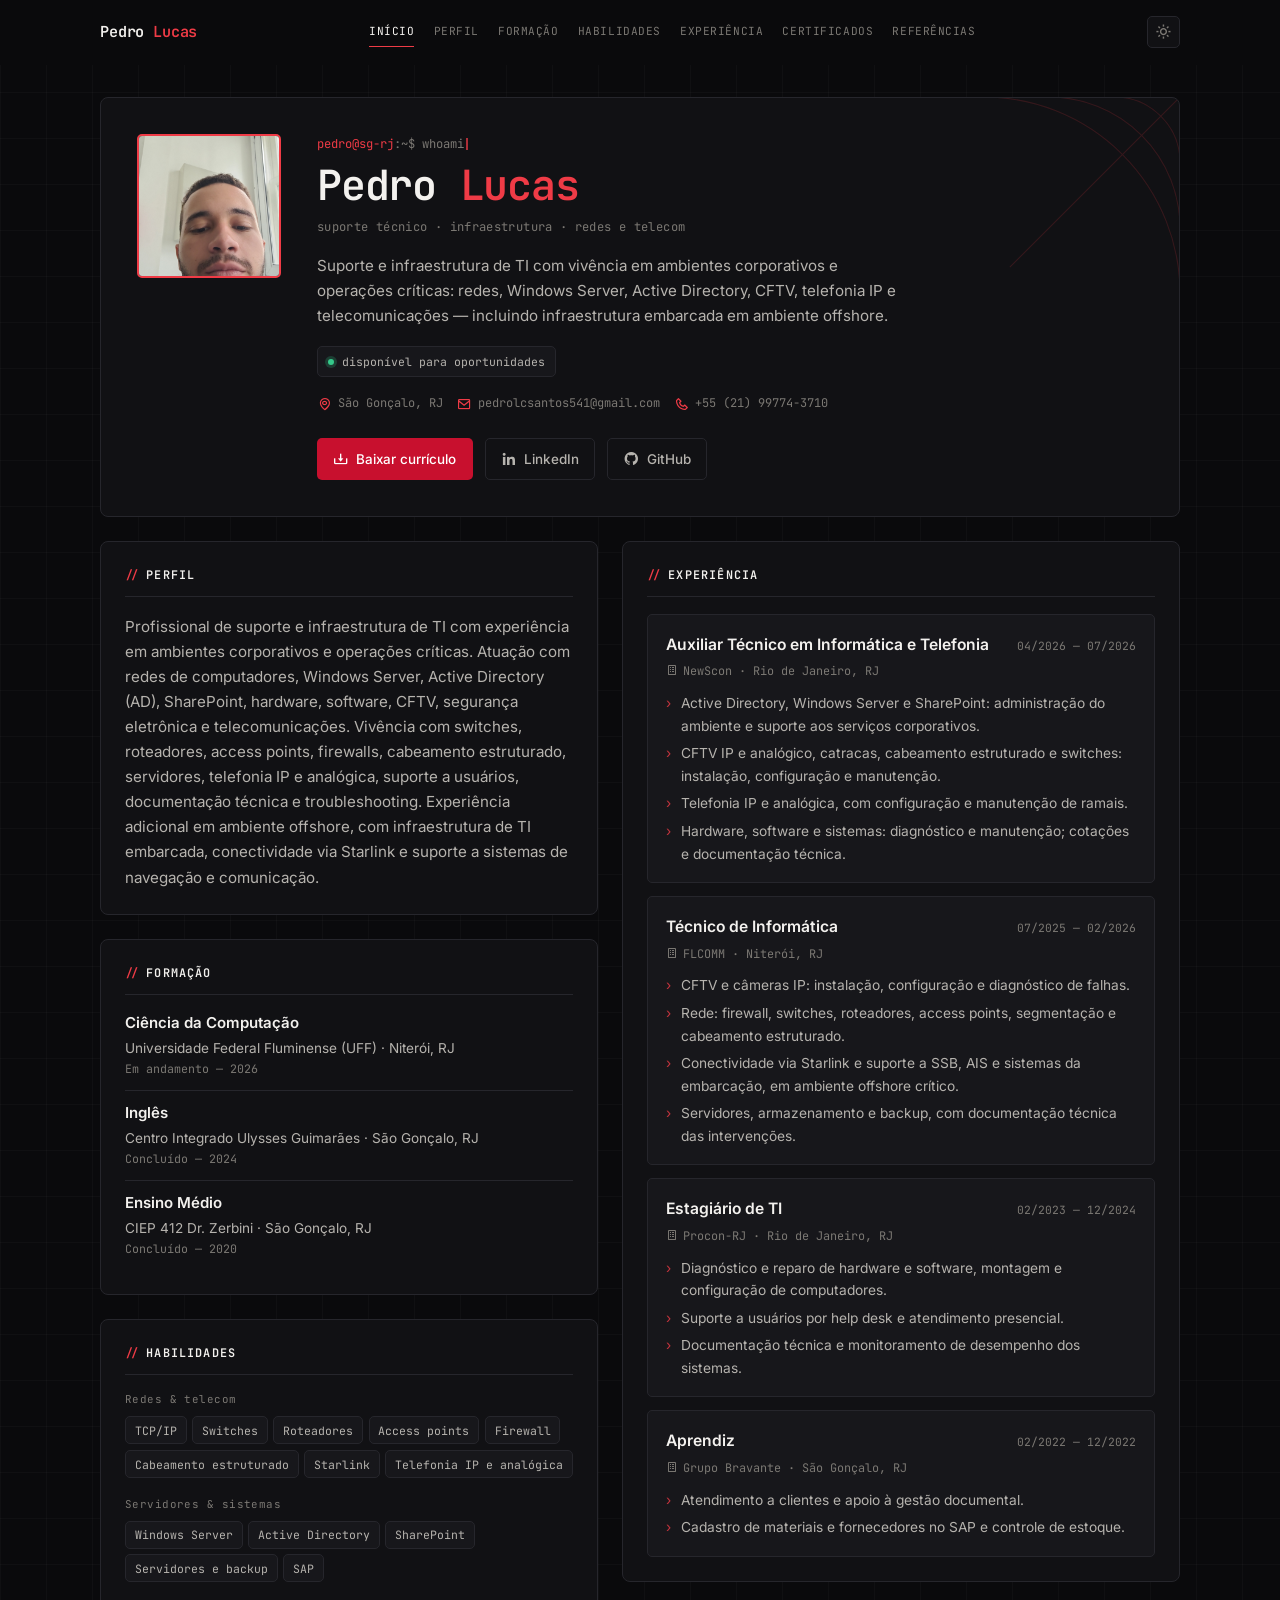
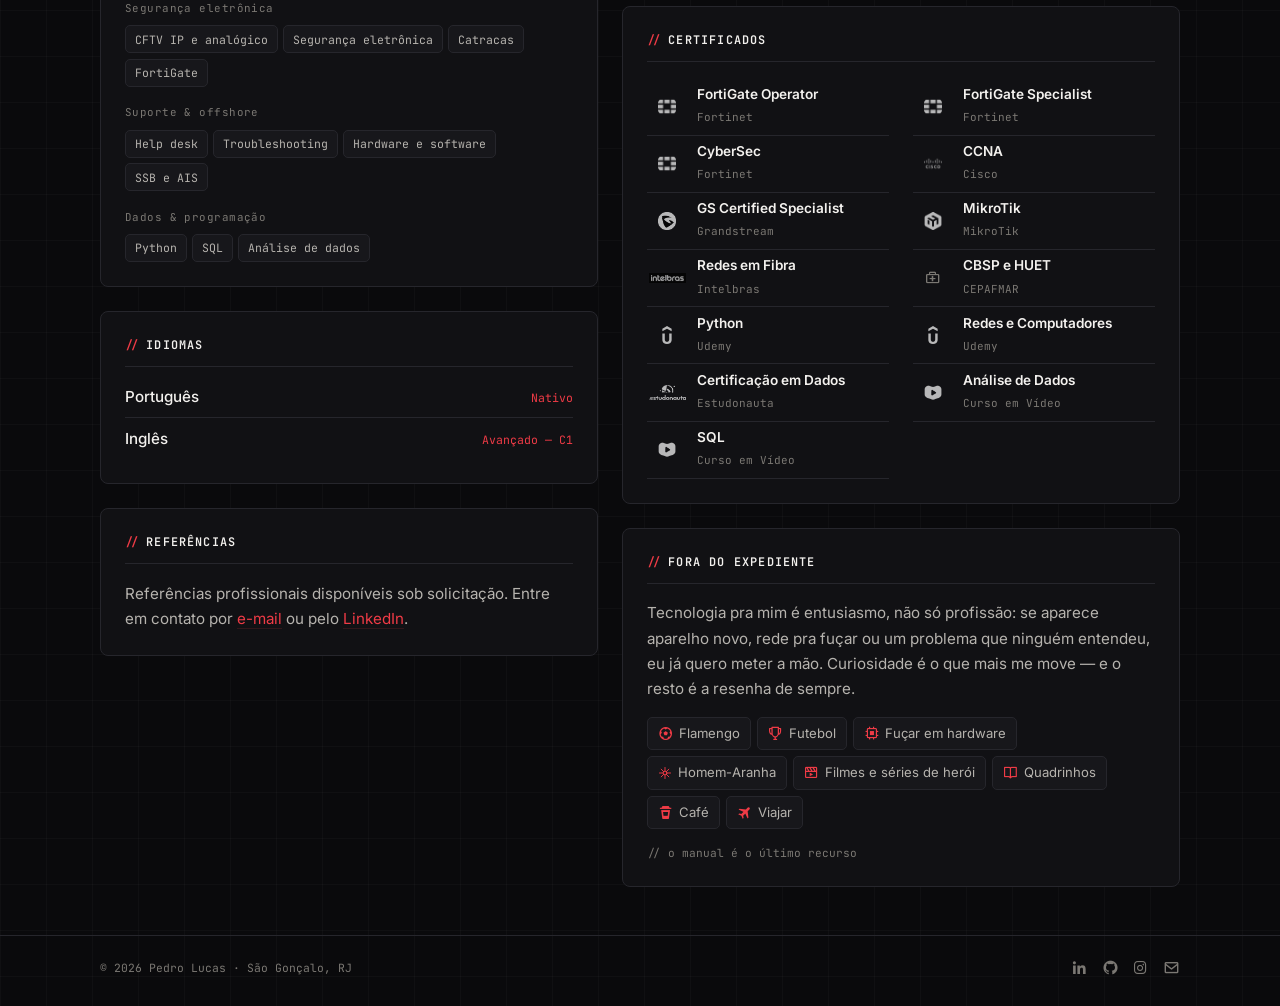
==== index.html @ 509239cd "Repagina o currículo com estética de TI e corrige o PDF e o menu no celular Tema escuro por padrão, " ====
<!DOCTYPE html>
<html lang="pt-BR">
<head>
    <meta charset="UTF-8">
    <meta name="viewport" content="width=device-width, initial-scale=1.0">
    <meta name="description" content="Currículo de Pedro Lucas — Suporte Técnico, Infraestrutura de TI, Redes e Telecomunicações. São Gonçalo, RJ.">
    <meta name="theme-color" content="#0a0a0c">

    <title>Pedro Lucas — Suporte Técnico e Infraestrutura de TI</title>

    <!-- FONTS -->
    <link rel="preconnect" href="https://fonts.googleapis.com">
    <link rel="preconnect" href="https://fonts.gstatic.com" crossorigin>
    <link href="https://fonts.googleapis.com/css2?family=Inter:wght@400;500;600&family=JetBrains+Mono:wght@400;500;600&display=swap" rel="stylesheet">

    <!-- ICONS -->
    <link rel="stylesheet" href="https://cdn.jsdelivr.net/npm/boxicons@2.1.4/css/boxicons.min.css">

    <!-- CSS -->
    <link rel="stylesheet" href="assets/css/styles.css">

    <!-- FAVICON -->
    <link rel="icon" href="assets/img/pedro.jpeg" type="image/jpeg">
</head>
<body class="dark-theme">
    <!-- HEADER -->
    <header class="header" id="header">
        <nav class="nav container">
            <a href="#home" class="nav__logo">Pedro <span>Lucas</span></a>

            <div class="nav__menu" id="nav-menu">
                <ul class="nav__list">
                    <li><a href="#home" class="nav__link active-link">Início</a></li>
                    <li><a href="#profile" class="nav__link">Perfil</a></li>
                    <li><a href="#education" class="nav__link">Formação</a></li>
                    <li><a href="#skills" class="nav__link">Habilidades</a></li>
                    <li><a href="#experience" class="nav__link">Experiência</a></li>
                    <li><a href="#certificate" class="nav__link">Certificados</a></li>
                    <li><a href="#references" class="nav__link">Referências</a></li>
                </ul>
                <button class="nav__close icon-btn" id="nav-close" aria-label="Fechar menu">
                    <i class='bx bx-x'></i>
                </button>
            </div>

            <div class="nav__actions">
                <button class="icon-btn" id="theme-button" title="Alternar tema" aria-label="Alternar tema">
                    <i class='bx bx-moon' id="theme-icon"></i>
                </button>
                <button class="icon-btn nav__toggle" id="nav-toggle" aria-label="Abrir menu">
                    <i class='bx bx-menu'></i>
                </button>
            </div>
        </nav>
    </header>

    <main class="container" id="resume">
        <!-- HERO -->
        <section class="hero" id="home">
            <svg class="hero__web" viewBox="0 0 220 220" aria-hidden="true">
                <g fill="none" stroke="currentColor" stroke-width="1">
                    <path d="M220 0 L0 0 M220 0 L64 156 M220 0 L220 220"/>
                    <path d="M160 0 A60 60 0 0 1 220 60"/>
                    <path d="M100 0 A120 120 0 0 1 220 120"/>
                    <path d="M40 0 A180 180 0 0 1 220 180"/>
                </g>
            </svg>

            <div class="hero__photo">
                <img src="assets/img/pedro.jpeg" alt="Foto de Pedro Lucas" class="hero__img">
            </div>

            <div class="hero__content">
                <p class="hero__prompt"><span>pedro@sg-rj</span>:~$ whoami</p>
                <h1 class="hero__title">Pedro <b>Lucas</b></h1>
                <p class="hero__role">suporte técnico · infraestrutura · redes e telecom</p>
                <p class="hero__text">
                    Suporte e infraestrutura de TI com vivência em ambientes corporativos e operações
                    críticas: redes, Windows Server, Active Directory, CFTV, telefonia IP e
                    telecomunicações — incluindo infraestrutura embarcada em ambiente offshore.
                </p>

                <p class="hero__status"><span class="hero__dot"></span> disponível para oportunidades</p>

                <div class="hero__chips">
                    <span class="chip"><i class='bx bx-map'></i> São Gonçalo, RJ</span>
                    <a class="chip" href="mailto:pedrolcsantos541@gmail.com"><i class='bx bx-envelope'></i> pedrolcsantos541@gmail.com</a>
                    <a class="chip" href="tel:+5521997743710"><i class='bx bx-phone'></i> +55 (21) 99774-3710</a>
                </div>

                <div class="hero__actions">
                    <button class="btn btn--primary" id="resume-button">
                        <i class='bx bx-download'></i> Baixar currículo
                    </button>
                    <a class="btn btn--ghost" href="https://www.linkedin.com/in/pedro-lucas-b03024219/" target="_blank" rel="noopener">
                        <i class='bx bxl-linkedin'></i> LinkedIn
                    </a>
                    <a class="btn btn--ghost" href="https://github.com/PedruscoCRF" target="_blank" rel="noopener">
                        <i class='bx bxl-github'></i> GitHub
                    </a>
                </div>
            </div>
        </section>

        <div class="layout">
            <!-- COLUNA ESQUERDA -->
            <div class="layout__col">
                <!-- PERFIL -->
                <section class="card section" id="profile">
                    <h2 class="card__title">Perfil</h2>
                    <p class="card__text">
                        Profissional de suporte e infraestrutura de TI com experiência em ambientes
                        corporativos e operações críticas. Atuação com redes de computadores, Windows Server,
                        Active Directory (AD), SharePoint, hardware, software, CFTV, segurança eletrônica e
                        telecomunicações. Vivência com switches, roteadores, access points, firewalls,
                        cabeamento estruturado, servidores, telefonia IP e analógica, suporte a usuários,
                        documentação técnica e troubleshooting. Experiência adicional em ambiente offshore,
                        com infraestrutura de TI embarcada, conectividade via Starlink e suporte a sistemas
                        de navegação e comunicação.
                    </p>
                </section>

                <!-- EDUCAÇÃO -->
                <section class="card section" id="education">
                    <h2 class="card__title">Formação</h2>
                    <ul class="timeline">
                        <li class="timeline__item">
                            <span class="timeline__dot"></span>
                            <div class="timeline__body">
                                <h3 class="timeline__title">Ciência da Computação</h3>
                                <span class="timeline__place">Universidade Federal Fluminense (UFF) · Niterói, RJ</span>
                                <span class="timeline__year">Em andamento — 2026</span>
                            </div>
                        </li>
                        <li class="timeline__item">
                            <span class="timeline__dot"></span>
                            <div class="timeline__body">
                                <h3 class="timeline__title">Inglês</h3>
                                <span class="timeline__place">Centro Integrado Ulysses Guimarães · São Gonçalo, RJ</span>
                                <span class="timeline__year">Concluído — 2024</span>
                            </div>
                        </li>
                        <li class="timeline__item timeline__item--last">
                            <span class="timeline__dot"></span>
                            <div class="timeline__body">
                                <h3 class="timeline__title">Ensino Médio</h3>
                                <span class="timeline__place">CIEP 412 Dr. Zerbini · São Gonçalo, RJ</span>
                                <span class="timeline__year">Concluído — 2020</span>
                            </div>
                        </li>
                    </ul>
                </section>

                <!-- SKILLS -->
                <section class="card section" id="skills">
                    <h2 class="card__title">Habilidades</h2>

                    <div class="skill-group">
                    <h3 class="card__subtitle">Redes &amp; telecom</h3>
                    <div class="tags">
                        <span class="tag">TCP/IP</span>
                        <span class="tag">Switches</span>
                        <span class="tag">Roteadores</span>
                        <span class="tag">Access points</span>
                        <span class="tag">Firewall</span>
                        <span class="tag">Cabeamento estruturado</span>
                        <span class="tag">Starlink</span>
                        <span class="tag">Telefonia IP e analógica</span>
                    </div>
                    </div>

                    <div class="skill-group">
                    <h3 class="card__subtitle">Servidores &amp; sistemas</h3>
                    <div class="tags">
                        <span class="tag">Windows Server</span>
                        <span class="tag">Active Directory</span>
                        <span class="tag">SharePoint</span>
                        <span class="tag">Servidores e backup</span>
                        <span class="tag">SAP</span>
                    </div>
                    </div>

                    <div class="skill-group">
                    <h3 class="card__subtitle">Segurança eletrônica</h3>
                    <div class="tags">
                        <span class="tag">CFTV IP e analógico</span>
                        <span class="tag">Segurança eletrônica</span>
                        <span class="tag">Catracas</span>
                        <span class="tag">FortiGate</span>
                    </div>
                    </div>

                    <div class="skill-group">
                    <h3 class="card__subtitle">Suporte &amp; offshore</h3>
                    <div class="tags">
                        <span class="tag">Help desk</span>
                        <span class="tag">Troubleshooting</span>
                        <span class="tag">Hardware e software</span>
                        <span class="tag">SSB e AIS</span>
                    </div>
                    </div>

                    <div class="skill-group">
                    <h3 class="card__subtitle">Dados &amp; programação</h3>
                    <div class="tags">
                        <span class="tag">Python</span>
                        <span class="tag">SQL</span>
                        <span class="tag">Análise de dados</span>
                    </div>
                    </div>
                </section>

                <!-- IDIOMAS -->
                <section class="card section" id="languages">
                    <h2 class="card__title">Idiomas</h2>
                    <ul class="language-list">
                        <li class="language">
                            <span class="language__name">Português</span>
                            <span class="language__level">Nativo</span>
                        </li>
                        <li class="language">
                            <span class="language__name">Inglês</span>
                            <span class="language__level">Avançado — C1</span>
                        </li>
                    </ul>
                </section>

                <!-- REFERÊNCIAS -->
                <section class="card section" id="references">
                    <h2 class="card__title">Referências</h2>
                    <p class="card__text">
                        Referências profissionais disponíveis sob solicitação.
                        Entre em contato por
                        <a href="mailto:pedrolcsantos541@gmail.com" class="link">e-mail</a>
                        ou pelo
                        <a href="https://www.linkedin.com/in/pedro-lucas-b03024219/" target="_blank" rel="noopener" class="link">LinkedIn</a>.
                    </p>
                </section>
            </div>

            <!-- COLUNA DIREITA -->
            <div class="layout__col">
                <!-- EXPERIÊNCIA -->
                <section class="card section" id="experience">
                    <h2 class="card__title">Experiência</h2>

                    <article class="job">
                        <div class="job__head">
                            <h3 class="job__title">Auxiliar Técnico em Informática e Telefonia</h3>
                            <span class="job__period">04/2026 — 07/2026</span>
                        </div>
                        <span class="job__company">
                            <i class='bx bx-building'></i> NewScon · Rio de Janeiro, RJ
                        </span>
                        <ul class="job__list">
                            <li>Active Directory, Windows Server e SharePoint: administração do ambiente e suporte aos serviços corporativos.</li>
                            <li>CFTV IP e analógico, catracas, cabeamento estruturado e switches: instalação, configuração e manutenção.</li>
                            <li>Telefonia IP e analógica, com configuração e manutenção de ramais.</li>
                            <li>Hardware, software e sistemas: diagnóstico e manutenção; cotações e documentação técnica.</li>
                        </ul>
                    </article>

                    <article class="job">
                        <div class="job__head">
                            <h3 class="job__title">Técnico de Informática</h3>
                            <span class="job__period">07/2025 — 02/2026</span>
                        </div>
                        <span class="job__company">
                            <i class='bx bx-building'></i> FLCOMM · Niterói, RJ
                        </span>
                        <ul class="job__list">
                            <li>CFTV e câmeras IP: instalação, configuração e diagnóstico de falhas.</li>
                            <li>Rede: firewall, switches, roteadores, access points, segmentação e cabeamento estruturado.</li>
                            <li>Conectividade via Starlink e suporte a SSB, AIS e sistemas da embarcação, em ambiente offshore crítico.</li>
                            <li>Servidores, armazenamento e backup, com documentação técnica das intervenções.</li>
                        </ul>
                    </article>

                    <article class="job">
                        <div class="job__head">
                            <h3 class="job__title">Estagiário de TI</h3>
                            <span class="job__period">02/2023 — 12/2024</span>
                        </div>
                        <a class="job__company" href="http://www.procon.rj.gov.br" target="_blank" rel="noopener">
                            <i class='bx bx-building'></i> Procon-RJ · Rio de Janeiro, RJ
                        </a>
                        <ul class="job__list">
                            <li>Diagnóstico e reparo de hardware e software, montagem e configuração de computadores.</li>
                            <li>Suporte a usuários por help desk e atendimento presencial.</li>
                            <li>Documentação técnica e monitoramento de desempenho dos sistemas.</li>
                        </ul>
                    </article>

                    <article class="job">
                        <div class="job__head">
                            <h3 class="job__title">Aprendiz</h3>
                            <span class="job__period">02/2022 — 12/2022</span>
                        </div>
                        <a class="job__company" href="https://bravante.com.br" target="_blank" rel="noopener">
                            <i class='bx bx-building'></i> Grupo Bravante · São Gonçalo, RJ
                        </a>
                        <ul class="job__list">
                            <li>Atendimento a clientes e apoio à gestão documental.</li>
                            <li>Cadastro de materiais e fornecedores no SAP e controle de estoque.</li>
                        </ul>
                    </article>
                </section>

                <!-- CERTIFICADOS -->
                <section class="card section" id="certificate">
                    <h2 class="card__title">Certificados</h2>
                    <ul class="certificates">
                        <li class="certificate">
                            <span class="certificate__icon certificate__icon--logo"><img class="certificate__logo" src="assets/img/logos/fortinet.png" alt="Fortinet"></span>
                            <div>
                                <h3 class="certificate__title">FortiGate Operator</h3>
                                <span class="certificate__meta">Fortinet</span>
                            </div>
                        </li>
                        <li class="certificate">
                            <span class="certificate__icon certificate__icon--logo"><img class="certificate__logo" src="assets/img/logos/fortinet.png" alt="Fortinet"></span>
                            <div>
                                <h3 class="certificate__title">FortiGate Specialist</h3>
                                <span class="certificate__meta">Fortinet</span>
                            </div>
                        </li>
                        <li class="certificate">
                            <span class="certificate__icon certificate__icon--logo"><img class="certificate__logo" src="assets/img/logos/fortinet.png" alt="Fortinet"></span>
                            <div>
                                <h3 class="certificate__title">CyberSec</h3>
                                <span class="certificate__meta">Fortinet</span>
                            </div>
                        </li>
                        <li class="certificate">
                            <span class="certificate__icon certificate__icon--logo"><img class="certificate__logo" src="assets/img/logos/cisco.png" alt="Cisco"></span>
                            <div>
                                <h3 class="certificate__title">CCNA</h3>
                                <span class="certificate__meta">Cisco</span>
                            </div>
                        </li>
                        <li class="certificate">
                            <span class="certificate__icon certificate__icon--logo"><img class="certificate__logo" src="assets/img/logos/grandstream.png" alt="Grandstream"></span>
                            <div>
                                <h3 class="certificate__title">GS Certified Specialist</h3>
                                <span class="certificate__meta">Grandstream</span>
                            </div>
                        </li>
                        <li class="certificate">
                            <span class="certificate__icon certificate__icon--logo"><img class="certificate__logo" src="assets/img/logos/mikrotik.png" alt="MikroTik"></span>
                            <div>
                                <h3 class="certificate__title">MikroTik</h3>
                                <span class="certificate__meta">MikroTik</span>
                            </div>
                        </li>
                        <li class="certificate">
                            <span class="certificate__icon certificate__icon--logo"><img class="certificate__logo" src="assets/img/logos/intelbras.png" alt="Intelbras"></span>
                            <div>
                                <h3 class="certificate__title">Redes em Fibra</h3>
                                <span class="certificate__meta">Intelbras</span>
                            </div>
                        </li>
                        <li class="certificate">
                            <i class='bx bx-first-aid certificate__icon'></i>
                            <div>
                                <h3 class="certificate__title">CBSP e HUET</h3>
                                <span class="certificate__meta">CEPAFMAR</span>
                            </div>
                        </li>
                        <li class="certificate">
                            <span class="certificate__icon certificate__icon--logo"><img class="certificate__logo" src="assets/img/logos/udemy.svg" alt="Udemy"></span>
                            <div>
                                <h3 class="certificate__title">Python</h3>
                                <span class="certificate__meta">Udemy</span>
                            </div>
                        </li>
                        <li class="certificate">
                            <span class="certificate__icon certificate__icon--logo"><img class="certificate__logo" src="assets/img/logos/udemy.svg" alt="Udemy"></span>
                            <div>
                                <h3 class="certificate__title">Redes e Computadores</h3>
                                <span class="certificate__meta">Udemy</span>
                            </div>
                        </li>
                        <li class="certificate">
                            <span class="certificate__icon certificate__icon--logo"><img class="certificate__logo" src="assets/img/logos/estudonauta.png" alt="Estudonauta"></span>
                            <div>
                                <h3 class="certificate__title">Certificação em Dados</h3>
                                <span class="certificate__meta">Estudonauta</span>
                            </div>
                        </li>
                        <li class="certificate">
                            <span class="certificate__icon certificate__icon--logo"><img class="certificate__logo" src="assets/img/logos/cursoemvideo.png" alt="Curso em Vídeo"></span>
                            <div>
                                <h3 class="certificate__title">Análise de Dados</h3>
                                <span class="certificate__meta">Curso em Vídeo</span>
                            </div>
                        </li>
                        <li class="certificate">
                            <span class="certificate__icon certificate__icon--logo"><img class="certificate__logo" src="assets/img/logos/cursoemvideo.png" alt="Curso em Vídeo"></span>
                            <div>
                                <h3 class="certificate__title">SQL</h3>
                                <span class="certificate__meta">Curso em Vídeo</span>
                            </div>
                        </li>
                    </ul>
                </section>

                <!-- INTERESSES -->
                <section class="card section" id="interests">
                    <h2 class="card__title">Fora do expediente</h2>
                    <p class="card__text interests__lead">
                        Tecnologia pra mim é entusiasmo, não só profissão: se aparece aparelho novo,
                        rede pra fuçar ou um problema que ninguém entendeu, eu já quero meter a mão.
                        Curiosidade é o que mais me move — e o resto é a resenha de sempre.
                    </p>
                    <div class="interests">
                        <div class="interest"><i class='bx bx-football'></i><span>Flamengo</span></div>
                        <div class="interest"><i class='bx bx-trophy'></i><span>Futebol</span></div>
                        <div class="interest"><i class='bx bx-chip'></i><span>Fuçar em hardware</span></div>
                        <div class="interest">
                            <svg class="interest__icon" viewBox="0 0 24 24" fill="none" stroke="currentColor" stroke-width="1.6" stroke-linecap="round" aria-hidden="true">
                                <circle cx="12" cy="12" r="3.2" />
                                <path d="M12 2.5v6.3M12 15.2v6.3M2.5 12h6.3M15.2 12h6.3M5.4 5.4l4.5 4.5M14.1 14.1l4.5 4.5M18.6 5.4l-4.5 4.5M9.9 14.1l-4.5 4.5" />
                            </svg>
                            <span>Homem-Aranha</span>
                        </div>
                        <div class="interest"><i class='bx bx-movie-play'></i><span>Filmes e séries de herói</span></div>
                        <div class="interest"><i class='bx bx-book-open'></i><span>Quadrinhos</span></div>
                        <div class="interest"><i class='bx bxs-coffee-togo'></i><span>Café</span></div>
                        <div class="interest"><i class='bx bxs-plane-alt'></i><span>Viajar</span></div>
                    </div>
                    <p class="interests__note">// o manual é o último recurso</p>
                </section>

            </div>
        </div>
    </main>

    <!-- FOOTER -->
    <footer class="footer">
        <div class="container footer__inner">
            <p>© <span id="year">2026</span> Pedro Lucas · São Gonçalo, RJ</p>
            <div class="footer__social">
                <a href="https://www.linkedin.com/in/pedro-lucas-b03024219/" target="_blank" rel="noopener" aria-label="LinkedIn"><i class='bx bxl-linkedin'></i></a>
                <a href="https://github.com/PedruscoCRF" target="_blank" rel="noopener" aria-label="GitHub"><i class='bx bxl-github'></i></a>
                <a href="https://instagram.com/pedrusco.atl/" target="_blank" rel="noopener" aria-label="Instagram"><i class='bx bxl-instagram'></i></a>
                <a href="mailto:pedrolcsantos541@gmail.com" aria-label="E-mail"><i class='bx bx-envelope'></i></a>
            </div>
        </div>
    </footer>

    <!-- SCROLL TOP -->
    <a href="#home" class="scrolltop" id="scrolltop" aria-label="Voltar ao topo">
        <i class='bx bx-up-arrow-alt'></i>
    </a>

    <!-- HTML2PDF -->
    <script src="assets/js/html2pdf.bundle.min.js"></script>

    <!-- MAIN JS -->
    <script src="assets/js/main.js"></script>
</body>
</html>
---- assets/css/styles.css ----
/* ============ 1. TOKENS ============ */
:root {
    --accent: #c8102e;
    --accent-strong: #e01f30;
    --accent-soft: rgba(200, 16, 46, 0.09);
    --ok: #0f7a55;

    --bg: #f5f4f1;
    --surface: #ffffff;
    --surface-2: #f2f1ed;
    --line: #e2e0da;
    --line-strong: #c6c3ba;
    --title: #101014;
    --text: #45444a;
    --muted: #7a7875;
    --grid: rgba(16, 16, 20, 0.035);

    --radius: 8px;
    --radius-sm: 5px;
    --header-height: 4rem;

    --font-body: 'Inter', system-ui, -apple-system, sans-serif;
    --font-mono: 'JetBrains Mono', ui-monospace, 'SFMono-Regular', Menlo, monospace;

    --ease: cubic-bezier(.4, 0, .2, 1);
}

body.dark-theme {
    --accent: #ef3b46;
    --accent-strong: #c8102e;
    --accent-soft: rgba(239, 59, 70, 0.14);
    --ok: #35c98a;

    --bg: #0a0a0c;
    --surface: #111114;
    --surface-2: #17171b;
    --line: #26262c;
    --line-strong: #3a3a43;
    --title: #f3f1ee;
    --text: #b6b3ae;
    --muted: #7b7873;
    --grid: rgba(255, 255, 255, 0.025);
}

/* ============ 2. BASE ============ */
*,
*::before,
*::after {
    box-sizing: border-box;
}

html {
    scroll-behavior: smooth;
    scroll-padding-top: calc(var(--header-height) + 1rem);
    overflow-x: clip;
}

body {
    margin: 0;
    overflow-x: clip;
    font-family: var(--font-body);
    font-size: 0.95rem;
    line-height: 1.65;
    color: var(--text);
    background-color: var(--bg);
    background-image:
        linear-gradient(var(--grid) 1px, transparent 1px),
        linear-gradient(90deg, var(--grid) 1px, transparent 1px);
    background-size: 46px 46px;
    transition: background-color .3s var(--ease), color .3s var(--ease);
    -webkit-font-smoothing: antialiased;
}

h1, h2, h3, p, ul {
    margin: 0;
}

ul {
    padding: 0;
    list-style: none;
}

a {
    color: inherit;
    text-decoration: none;
}

img {
    max-width: 100%;
    height: auto;
    display: block;
}

button {
    font: inherit;
    color: inherit;
}

::selection {
    background: var(--accent);
    color: #fff;
}

.container {
    width: min(1080px, 100% - 3rem);
    margin-inline: auto;
}

.link {
    color: var(--accent);
    border-bottom: 1px solid var(--accent-soft);
}

.link:hover {
    border-bottom-color: var(--accent);
}

/* ============ 3. HEADER ============ */
/* sem backdrop-filter: ele transforma o header em bloco de contenção
   e quebra o position: fixed do menu mobile */
.header {
    position: sticky;
    top: 0;
    z-index: 100;
    background: var(--bg);
    border-bottom: 1px solid transparent;
    transition: border-color .25s var(--ease);
}

.header.scrolled {
    border-bottom-color: var(--line);
}

.nav {
    height: var(--header-height);
    display: flex;
    align-items: center;
    justify-content: space-between;
    gap: 1rem;
}

.nav__logo {
    font-family: var(--font-mono);
    font-size: 0.95rem;
    font-weight: 600;
    letter-spacing: -0.01em;
    color: var(--title);
    white-space: nowrap;
}

.nav__logo span {
    color: var(--accent);
}

.nav__list {
    display: flex;
    align-items: center;
    gap: 1.2rem;
}

.nav__link {
    display: inline-block;
    padding: 0.3rem 0;
    font-family: var(--font-mono);
    font-size: 0.7rem;
    letter-spacing: 0.05em;
    text-transform: uppercase;
    color: var(--muted);
    border-bottom: 1px solid transparent;
    transition: color .2s var(--ease), border-color .2s var(--ease);
    white-space: nowrap;
}

.nav__link:hover {
    color: var(--title);
}

.nav__link.active-link {
    color: var(--title);
    border-bottom-color: var(--accent);
}

.nav__actions {
    display: flex;
    align-items: center;
    gap: 0.5rem;
}

.icon-btn {
    display: inline-flex;
    align-items: center;
    justify-content: center;
    width: 2.05rem;
    height: 2.05rem;
    border: 1px solid var(--line);
    border-radius: var(--radius-sm);
    background: var(--surface);
    color: var(--muted);
    font-size: 1.05rem;
    cursor: pointer;
    transition: color .2s var(--ease), border-color .2s var(--ease);
}

.icon-btn:hover {
    color: var(--accent);
    border-color: var(--line-strong);
}

.nav__toggle,
.nav__close {
    display: none;
}

/* ============ 4. HERO ============ */
.hero {
    position: relative;
    overflow: hidden;
    display: grid;
    grid-template-columns: auto 1fr;
    align-items: start;
    gap: 2.25rem;
    margin-top: 2rem;
    padding: 2.25rem;
    background: var(--surface);
    border: 1px solid var(--line);
    border-radius: var(--radius);
}

.hero__web {
    position: absolute;
    top: -1px;
    right: -1px;
    width: 240px;
    height: 240px;
    color: var(--accent);
    opacity: 0.16;
    pointer-events: none;
}

.hero__photo {
    position: relative;
    flex-shrink: 0;
}

.hero__img {
    width: 144px;
    height: 144px;
    object-fit: cover;
    border-radius: var(--radius-sm);
    border: 2px solid var(--accent);
}

.hero__content {
    position: relative;
    min-width: 0;
}

.hero__prompt {
    font-family: var(--font-mono);
    font-size: 0.76rem;
    color: var(--muted);
}

.hero__prompt span {
    color: var(--accent);
}

.hero__prompt::after {
    content: "";
    display: inline-block;
    width: 2px;
    height: 0.95em;
    margin-left: 2px;
    vertical-align: -2px;
    background: var(--accent);
    opacity: 0.7;
}

.hero__title {
    margin-top: 0.55rem;
    font-family: var(--font-mono);
    font-size: clamp(1.85rem, 4.2vw, 2.6rem);
    font-weight: 600;
    line-height: 1.1;
    letter-spacing: -0.03em;
    color: var(--title);
}

.hero__title b {
    font-weight: 600;
    color: var(--accent);
}

.hero__role {
    margin-top: 0.5rem;
    font-family: var(--font-mono);
    font-size: 0.76rem;
    letter-spacing: 0.03em;
    color: var(--muted);
}

.hero__text {
    margin-top: 1rem;
    max-width: 60ch;
    color: var(--text);
}

.hero__status {
    display: inline-flex;
    align-items: center;
    gap: 0.45rem;
    margin-top: 1.15rem;
    padding: 0.3rem 0.65rem;
    border: 1px solid var(--line);
    border-radius: var(--radius-sm);
    background: var(--surface-2);
    font-family: var(--font-mono);
    font-size: 0.72rem;
    color: var(--text);
}

.hero__dot {
    width: 6px;
    height: 6px;
    border-radius: 50%;
    background: var(--ok);
    box-shadow: 0 0 0 3px color-mix(in srgb, var(--ok) 22%, transparent);
}

.hero__chips {
    display: flex;
    flex-wrap: wrap;
    gap: 0.4rem 0.85rem;
    margin-top: 1.1rem;
}

.chip {
    display: inline-flex;
    align-items: center;
    gap: 0.4rem;
    font-family: var(--font-mono);
    font-size: 0.75rem;
    color: var(--muted);
    word-break: break-word;
    transition: color .2s var(--ease);
}

.chip i {
    color: var(--accent);
    font-size: 0.95rem;
}

a.chip:hover {
    color: var(--accent);
}

.hero__actions {
    display: flex;
    flex-wrap: wrap;
    align-items: center;
    gap: 0.5rem 0.75rem;
    margin-top: 1.5rem;
}

.btn {
    display: inline-flex;
    align-items: center;
    gap: 0.45rem;
    padding: 0.55rem 0.95rem;
    border: 1px solid transparent;
    border-radius: var(--radius-sm);
    font-size: 0.84rem;
    font-weight: 500;
    cursor: pointer;
    transition: background-color .2s var(--ease), color .2s var(--ease), border-color .2s var(--ease);
}

.btn i {
    font-size: 1rem;
}

.btn--primary {
    background: var(--accent-strong);
    color: #fff;
}

.btn--primary:hover {
    background: var(--accent);
}

.btn--ghost {
    border-color: var(--line);
    background: transparent;
    color: var(--text);
}

.btn--ghost:hover {
    border-color: var(--accent);
    color: var(--accent);
}

/* ============ 5. LAYOUT & CARDS ============ */
.layout {
    display: grid;
    grid-template-columns: 1fr 1.12fr;
    gap: 1.5rem;
    margin: 1.5rem 0 3rem;
    align-items: start;
}

.layout__col {
    display: grid;
    gap: 1.5rem;
    min-width: 0;
}

.card {
    padding: 1.5rem;
    background: var(--surface);
    border: 1px solid var(--line);
    border-radius: var(--radius);
    transition: border-color .25s var(--ease);
}

.card:hover {
    border-color: var(--line-strong);
}

.card__title {
    display: flex;
    align-items: center;
    gap: 0.45rem;
    margin-bottom: 1.05rem;
    padding-bottom: 0.65rem;
    border-bottom: 1px solid var(--line);
    font-family: var(--font-mono);
    font-size: 0.74rem;
    font-weight: 600;
    letter-spacing: 0.1em;
    text-transform: uppercase;
    color: var(--title);
}

.card__title::before {
    content: "//";
    color: var(--accent);
    letter-spacing: 0;
}

.card__subtitle {
    margin: 1.1rem 0 0.45rem;
    font-family: var(--font-mono);
    font-size: 0.68rem;
    font-weight: 400;
    letter-spacing: 0.04em;
    color: var(--muted);
}

.card__subtitle:first-of-type {
    margin-top: 0;
}

/* cada grupo (subtítulo + tags) fica inteiro na mesma página */
.skill-group {
    display: grid;
    gap: 0.45rem;
    break-inside: avoid;
}

.skill-group + .skill-group {
    margin-top: 1.1rem;
}

.skill-group .card__subtitle {
    margin: 0;
}

.card__text {
    color: var(--text);
}

/* ============ 6. TIMELINE ============ */
.timeline {
    display: grid;
}

.timeline__item {
    display: block;
    padding: 0.65rem 0;
    border-top: 1px solid var(--line);
}

.timeline__item:first-child {
    border-top: 0;
    padding-top: 0;
}

.timeline__dot,
.timeline__item::before {
    display: none;
}

.timeline__body {
    display: grid;
    gap: 0.05rem;
    min-width: 0;
}

.timeline__title {
    font-size: 0.94rem;
    font-weight: 600;
    color: var(--title);
}

.timeline__place {
    font-size: 0.85rem;
    color: var(--text);
}

.timeline__year {
    font-family: var(--font-mono);
    font-size: 0.73rem;
    color: var(--muted);
}

/* ============ 7. TAGS ============ */
.tags {
    display: flex;
    flex-wrap: wrap;
    gap: 0.35rem;
}

.tag {
    display: inline-flex;
    align-items: center;
    padding: 0.22rem 0.55rem;
    border: 1px solid var(--line);
    border-radius: var(--radius-sm);
    background: var(--surface-2);
    font-family: var(--font-mono);
    font-size: 0.72rem;
    color: var(--text);
    transition: border-color .2s var(--ease), color .2s var(--ease);
}

.tag:hover {
    border-color: var(--accent);
    color: var(--accent);
}

/* ============ 8. LANGUAGES ============ */
.language-list {
    display: grid;
}

.language {
    display: flex;
    align-items: baseline;
    justify-content: space-between;
    gap: 1rem;
    padding: 0.5rem 0;
    border-top: 1px solid var(--line);
}

.language:first-child {
    border-top: 0;
    padding-top: 0;
}

.language__name {
    font-weight: 500;
    color: var(--title);
}

.language__level {
    font-family: var(--font-mono);
    font-size: 0.72rem;
    color: var(--accent);
}

/* ============ 9. EXPERIENCE ============ */
.job {
    padding: 1.05rem 1.1rem;
    border: 1px solid var(--line);
    border-radius: var(--radius-sm);
    background: var(--surface-2);
}

.job + .job {
    margin-top: 0.8rem;
}

.job__head {
    display: flex;
    flex-wrap: wrap;
    align-items: baseline;
    justify-content: space-between;
    gap: 0.2rem 1rem;
}

.job__title {
    font-size: 0.98rem;
    font-weight: 600;
    color: var(--title);
}

.job__period {
    font-family: var(--font-mono);
    font-size: 0.71rem;
    color: var(--muted);
    white-space: nowrap;
}

.job__company {
    display: inline-flex;
    align-items: baseline;
    gap: 0.3rem;
    margin-top: 0.15rem;
    font-family: var(--font-mono);
    font-size: 0.74rem;
    color: var(--muted);
    transition: color .2s var(--ease);
}

.job__company:hover {
    color: var(--accent);
}

.job__list {
    display: grid;
    gap: 0.3rem;
    margin-top: 0.6rem;
    font-size: 0.86rem;
}

.job__list li {
    position: relative;
    padding-left: 0.95rem;
    color: var(--text);
}

.job__list li::before {
    content: "›";
    position: absolute;
    left: 0;
    color: var(--accent);
    opacity: .8;
}

/* ============ 10. CERTIFICATES ============ */
.certificates {
    display: grid;
    grid-template-columns: repeat(2, minmax(0, 1fr));
    column-gap: 1.5rem;
    align-content: start;
}

.certificate {
    display: flex;
    align-items: center;
    gap: 0.6rem;
    min-height: 2.75rem;
    padding: 0.4rem 0;
    border-bottom: 1px solid var(--line);
}

/* slot fixo do logo: mantém o texto das duas colunas no mesmo eixo */
.certificate__icon {
    display: inline-flex;
    align-items: center;
    justify-content: center;
    width: 2.5rem;
    flex: 0 0 2.5rem;
    color: var(--muted);
    font-size: 1rem;
}

.certificate__icon--logo {
    padding: 0;
    background: transparent;
    border: 0;
}

.certificate__logo {
    display: block;
    height: 1.15rem;
    width: auto;
    max-width: 2.3rem;
    object-fit: contain;
    object-position: center;
    filter: grayscale(1);
    opacity: .85;
}

.certificate > div {
    min-width: 0;
}

body.dark-theme .certificate__logo {
    filter: grayscale(1) invert(1) brightness(1.6);
    opacity: .7;
}

.certificate__title {
    font-size: 0.85rem;
    font-weight: 600;
    color: var(--title);
    line-height: 1.35;
}

.certificate__meta {
    font-family: var(--font-mono);
    font-size: 0.69rem;
    color: var(--muted);
}

/* ============ 11. INTERESTS ============ */
.interests {
    display: flex;
    flex-wrap: wrap;
    gap: 0.4rem;
}

.interest {
    display: inline-flex;
    align-items: center;
    gap: 0.4rem;
    padding: 0.3rem 0.6rem;
    border: 1px solid var(--line);
    border-radius: var(--radius-sm);
    background: var(--surface-2);
    font-size: 0.82rem;
    color: var(--text);
}

.interests__lead {
    margin-bottom: 1rem;
}

.interests__note {
    margin-top: 0.9rem;
    font-family: var(--font-mono);
    font-size: 0.7rem;
    color: var(--muted);
}

.interest i {
    font-size: 0.95rem;
    color: var(--accent);
}

.interest__icon {
    width: 14px;
    height: 14px;
    color: var(--accent);
}

/* ============ 12. FOOTER & SCROLLTOP ============ */
.footer {
    border-top: 1px solid var(--line);
    padding: 1.4rem 0 1.8rem;
}

.footer__inner {
    display: flex;
    flex-wrap: wrap;
    align-items: center;
    justify-content: space-between;
    gap: 1rem;
    font-family: var(--font-mono);
    font-size: 0.71rem;
    color: var(--muted);
}

.footer__social {
    display: flex;
    gap: 0.85rem;
}

.footer__social a {
    display: inline-flex;
    align-items: center;
    font-size: 1.05rem;
    color: var(--muted);
    transition: color .2s var(--ease);
}

.footer__social a:hover {
    color: var(--accent);
}

.scrolltop {
    position: fixed;
    right: 1.25rem;
    bottom: 1.25rem;
    z-index: 90;
    display: flex;
    align-items: center;
    justify-content: center;
    width: 2.2rem;
    height: 2.2rem;
    border-radius: var(--radius-sm);
    background: var(--accent-strong);
    color: #fff;
    font-size: 1.1rem;
    opacity: 0;
    visibility: hidden;
    transform: translateY(6px);
    transition: opacity .25s var(--ease), transform .25s var(--ease), visibility .25s;
}

.scrolltop.show-scroll {
    opacity: 1;
    visibility: visible;
    transform: translateY(0);
}

/* ============ 13. RESPONSIVE ============ */
@media screen and (max-width: 1024px) {
    .nav__menu {
        position: fixed;
        inset: 0 0 0 auto;
        width: min(300px, 85vw);
        padding: 5rem 1.75rem 2rem;
        background: var(--surface);
        border-left: 1px solid var(--line);
        transform: translateX(100%);
        visibility: hidden;
        pointer-events: none;
        transition: transform .3s var(--ease), visibility .3s var(--ease);
        z-index: 120;
    }

    .nav__menu.show-menu {
        transform: translateX(0);
        visibility: visible;
        pointer-events: auto;
    }

    .nav__list {
        flex-direction: column;
        align-items: flex-start;
        gap: 0.9rem;
    }

    .nav__link {
        font-size: 0.76rem;
    }

    .nav__toggle,
    .nav__close {
        display: inline-flex;
    }

    .nav__close {
        position: absolute;
        top: 1rem;
        right: 1.2rem;
    }

    .layout {
        grid-template-columns: 1fr;
    }
}

@media screen and (max-width: 700px) {
    .container {
        width: min(100% - 2rem, 1080px);
    }

    .hero {
        grid-template-columns: 1fr;
        gap: 1.5rem;
        padding: 1.6rem;
        margin-top: 1.25rem;
    }

    .hero__web {
        width: 170px;
        height: 170px;
    }

    .hero__img {
        width: 112px;
        height: 112px;
    }

    .card {
        padding: 1.25rem;
    }

    .certificates {
        grid-template-columns: 1fr;
    }

    .job__head {
        flex-direction: column;
        align-items: flex-start;
    }
}

@media screen and (max-width: 380px) {
    .hero__actions .btn {
        width: 100%;
        justify-content: center;
    }
}

/* ============ 14. PDF ============ */
body.pdf-mode {
    --bg: #ffffff;
    --surface: #ffffff;
    --surface-2: #f7f7f7;
    --line: #dcdcdc;
    --line-strong: #bbbbbb;
    --title: #000000;
    --text: #2b2b2b;
    --muted: #666666;
    --accent: #b3121f;
    --accent-strong: #b3121f;
    --grid: transparent;
    background-image: none;
    font-size: 12px;
}

body.pdf-mode .header,
body.pdf-mode .footer,
body.pdf-mode .scrolltop,
body.pdf-mode .hero__actions,
body.pdf-mode .hero__web,
body.pdf-mode .hero__prompt {
    display: none !important;
}

/* colunas viram uma pilha só, reordenada na ordem de um currículo */
body.pdf-mode .layout {
    grid-template-columns: 1fr;
    gap: 0.45rem;
    margin: 0.5rem 0;
}

body.pdf-mode .hero {
    padding: 0.7rem 0.9rem;
    gap: 0.9rem;
}

body.pdf-mode .hero__img {
    width: 74px;
    height: 74px;
}

body.pdf-mode .hero__title {
    font-size: 1.35rem;
}

body.pdf-mode .hero__role {
    margin-top: 0.25rem;
}

body.pdf-mode .hero__text {
    margin-top: 0.5rem;
}

body.pdf-mode .hero__status {
    margin-top: 0.55rem;
}

/* no PDF o selo vira uma barra verde: borda o html2canvas desenha sempre */
body.pdf-mode .hero__dot {
    display: none;
}

body.pdf-mode .hero__status {
    padding-left: 0.5rem;
    border: 0;
    border-left: 2px solid #1f9d63;
    border-radius: 0;
    background: transparent;
}

body.pdf-mode .hero__chips {
    margin-top: 0.55rem;
}

body.pdf-mode .card {
    padding: 0.45rem 0.1rem 0.55rem;
    background: transparent;
    border: 0;
    border-top: 1px solid var(--line);
    border-radius: 0;
}

body.pdf-mode .card__title {
    margin-bottom: 0.45rem;
    padding-bottom: 0.3rem;
    font-size: 0.68rem;
}

body.pdf-mode .card__subtitle {
    margin: 0.6rem 0 0.3rem;
}

body.pdf-mode .skill-group {
    gap: 0.3rem;
}

body.pdf-mode .skill-group + .skill-group {
    margin-top: 0.6rem;
}

body.pdf-mode .timeline__item {
    padding: 0.35rem 0;
}

body.pdf-mode .tags {
    gap: 0.25rem;
}

/* habilidades como texto corrido: quebra de página não fatia chip */
body.pdf-mode .tag {
    padding: 0;
    border: 0;
    background: transparent;
    font-size: 0.72rem;
}

body.pdf-mode .tag + .tag::before {
    content: "\00B7";
    margin-right: 0.32rem;
    color: var(--muted);
}

body.pdf-mode .language {
    padding: 0.3rem 0;
}

body.pdf-mode .job {
    padding: 0.1rem 0 0.1rem 0.6rem;
    background: transparent;
    border: 0;
    border-left: 2px solid var(--line-strong);
    border-radius: 0;
}

body.pdf-mode .job + .job {
    margin-top: 0.5rem;
}

body.pdf-mode .job__list {
    gap: 0.15rem;
    margin-top: 0.4rem;
}

body.pdf-mode .certificates {
    grid-template-columns: repeat(2, 1fr);
    column-gap: 1.2rem;
}

body.pdf-mode .certificate {
    min-height: 2.2rem;
    padding: 0.25rem 0;
}

body.pdf-mode .certificate__logo {
    filter: none;
    opacity: 1;
}

body.pdf-mode .interests {
    gap: 0.25rem;
}

body.pdf-mode .interests__note {
    margin-top: 0.5rem;
}

/* Evita cortar itens pequenos no meio entre as páginas;
   os cards podem quebrar, senão sobra muito branco em cada página */
body.pdf-mode .job,
body.pdf-mode .certificate,
body.pdf-mode .timeline__item {
    break-inside: avoid;
}

@media print {
    .header,
    .footer,
    .scrolltop,
    .hero__actions,
    .hero__web {
        display: none !important;
    }

    body {
        background: #fff;
        background-image: none;
    }
}
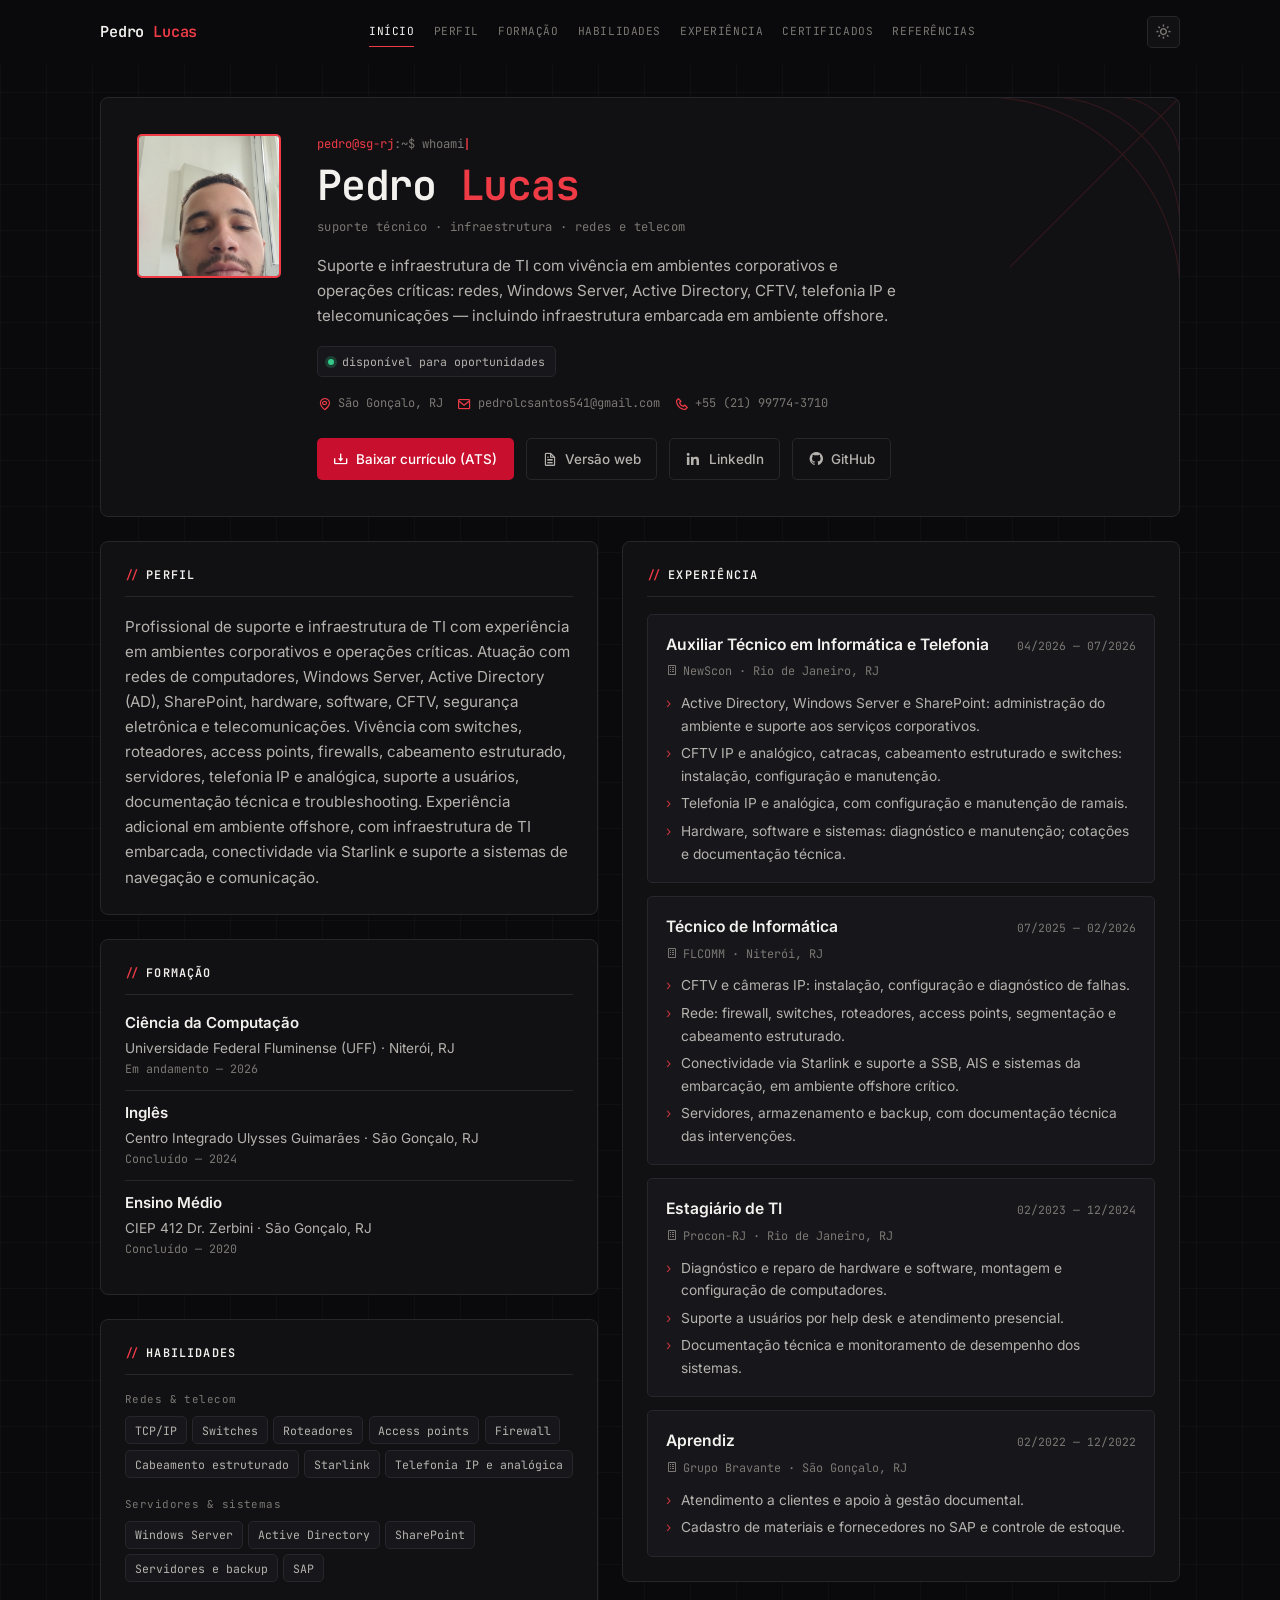
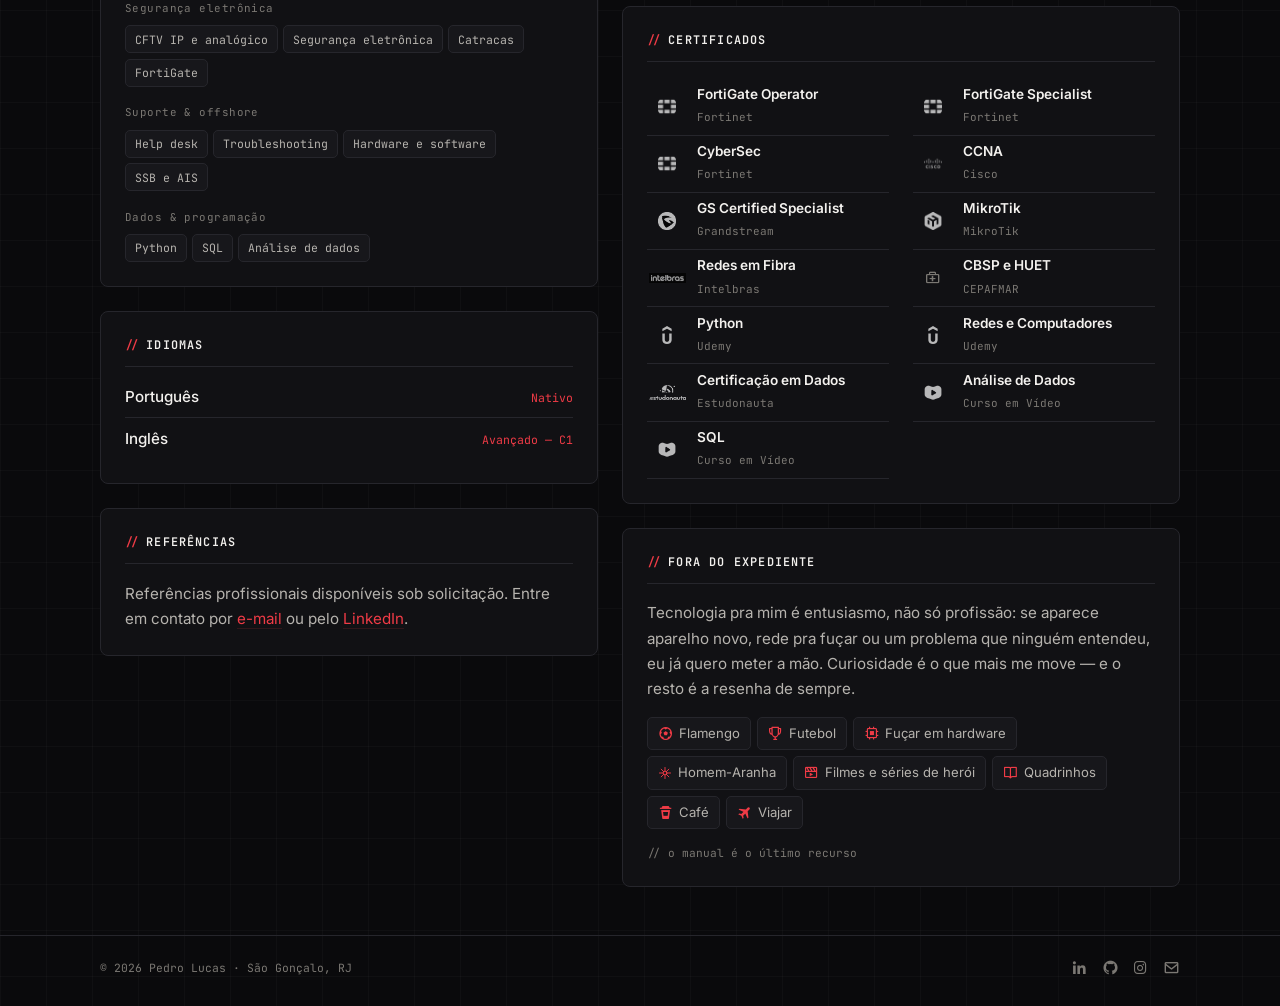
==== commit 08f08882: "Corrige a formação para UFF, encaixa o ATS em uma página e passa a servir o PDF pronto. O currículo " ====
--- a/index.html
+++ b/index.html
@@ -89,8 +89,11 @@
                 </div>
 
                 <div class="hero__actions">
-                    <button class="btn btn--primary" id="resume-button">
-                        <i class='bx bx-download'></i> Baixar currículo
+                    <a class="btn btn--primary" id="resume-button" href="assets/curriculo-pedro-lucas-ats.pdf" download="Curriculo-Pedro-Lucas-Almeida.pdf">
+                        <i class='bx bx-download'></i> Baixar currículo (ATS)
+                    </a>
+                    <button class="btn btn--ghost" id="resume-button-web" title="Baixar a versão visual, igual ao site">
+                        <i class='bx bx-file'></i> Versão web
                     </button>
                     <a class="btn btn--ghost" href="https://www.linkedin.com/in/pedro-lucas-b03024219/" target="_blank" rel="noopener">
                         <i class='bx bxl-linkedin'></i> LinkedIn
@@ -453,6 +456,99 @@
         <i class='bx bx-up-arrow-alt'></i>
     </a>
 
+    <!-- CURRÍCULO ATS (visível somente na impressão / download em PDF) -->
+    <section class="ats-resume" id="ats-resume" aria-hidden="true">
+        <header class="ats-head">
+            <h1>Pedro Lucas Martins dos Santos Almeida</h1>
+            <p class="ats-role">Suporte Técnico | Infraestrutura de TI | Redes e Telecomunicações</p>
+            <p class="ats-contact">São Gonçalo - RJ | (21) 99774-3710 | pedrolcsantos541@gmail.com</p>
+        </header>
+
+        <h2>Resumo Profissional</h2>
+        <p>
+            Profissional de Suporte e Infraestrutura de TI com experiência em ambientes corporativos e
+            operações críticas. Atuação com redes de computadores, Windows Server, Active Directory (AD),
+            SharePoint, hardware, software, CFTV, segurança eletrônica e telecomunicações. Vivência com
+            switches, roteadores, access points, firewalls, cabeamento estruturado, servidores, telefonia IP
+            e analógica, suporte a usuários, documentação técnica e troubleshooting. Experiência adicional em
+            ambiente offshore, com infraestrutura de TI embarcada, conectividade via Starlink e suporte a
+            sistemas de navegação e comunicação, incluindo SSB e AIS.
+        </p>
+
+        <h2>Competências Técnicas</h2>
+        <p>
+            Active Directory (AD) | Windows Server | SharePoint | Redes TCP/IP | Switches | Roteadores |
+            Access Points | Firewall | Cabeamento Estruturado | CFTV IP/Analógico | Segurança Eletrônica |
+            Telefonia IP/Analógica | Starlink | Servidores | Hardware e Software | Help Desk |
+            Troubleshooting | SAP | SSB | AIS
+        </p>
+
+        <h2>Experiência Profissional</h2>
+
+        <div class="ats-job">
+            <h3>Auxiliar Técnico em Informática e Telefonia</h3>
+            <p class="ats-meta">04/2026 - 07/2026 | NEWSCON - Rio de Janeiro - RJ</p>
+            <ul>
+                <li>Administração e manutenção de Active Directory (AD), Windows Server e SharePoint, com suporte à infraestrutura e aos serviços corporativos.</li>
+                <li>Diagnóstico e manutenção de hardware e software, instalação e configuração de sistemas e aplicações.</li>
+                <li>Elaboração de cotações, documentos e especificações técnicas para equipamentos, serviços e soluções de TI.</li>
+                <li>Instalação e configuração de CFTV IP e analógico, catracas, segurança eletrônica, cabeamento estruturado e switches.</li>
+                <li>Instalação e suporte de telefonia IP e analógica, incluindo configuração e manutenção de ramais.</li>
+            </ul>
+        </div>
+
+        <div class="ats-job">
+            <h3>Técnico de Informática</h3>
+            <p class="ats-meta">07/2025 - 02/2026 | FLCOMM - Niterói - RJ</p>
+            <ul>
+                <li>Instalação, configuração e manutenção de CFTV e câmeras IP, com diagnóstico de falhas, ajustes de rede e suporte operacional.</li>
+                <li>Suporte à infraestrutura de rede: firewall, cabeamento estruturado, switches, roteadores, access points e segmentação.</li>
+                <li>Configuração, monitoramento e suporte de conectividade via Starlink e outros sistemas de comunicação satelital.</li>
+                <li>Gerenciamento básico de servidores, serviços de rede, armazenamento e rotinas de backup.</li>
+                <li>Suporte a SSB, AIS e sistemas auxiliares integrados à rede da embarcação; troubleshooting de hardware, software e rede em ambiente crítico.</li>
+                <li>Documentação técnica de configurações, topologias e intervenções realizadas.</li>
+            </ul>
+        </div>
+
+        <div class="ats-job">
+            <h3>Estagiário de TI</h3>
+            <p class="ats-meta">02/2023 - 12/2024 | Procon-RJ - Rio de Janeiro - RJ</p>
+            <ul>
+                <li>Diagnóstico de problemas em equipamentos de informática e resolução de falhas de hardware e software.</li>
+                <li>Montagem e configuração de computadores, sistemas operacionais e aplicativos.</li>
+                <li>Suporte técnico a usuários, atendimento presencial e instalação/configuração de ferramentas via help desk.</li>
+                <li>Elaboração de documentação técnica e monitoramento de desempenho de sistemas.</li>
+            </ul>
+        </div>
+
+        <div class="ats-job">
+            <h3>Aprendiz</h3>
+            <p class="ats-meta">02/2022 - 12/2022 | Grupo Bravante - São Gonçalo - RJ</p>
+            <ul>
+                <li>Atendimento a clientes, apoio à gestão documental e rotinas administrativas.</li>
+                <li>Gestão e cadastro de materiais e fornecedores no SAP, além de controle de estoque.</li>
+            </ul>
+        </div>
+
+        <h2>Formação Acadêmica</h2>
+        <ul>
+            <li>Ciência da Computação - Em andamento (2026) | Universidade Federal Fluminense (UFF) - Niterói, RJ</li>
+            <li>Inglês - Concluído (2024) | Centro Integrado Ulysses Guimarães - São Gonçalo, RJ</li>
+            <li>Ensino Médio - Concluído (2020) | CIEP 412 Dr. Zerbini - São Gonçalo, RJ</li>
+        </ul>
+
+        <h2>Certificações e Cursos</h2>
+        <p>
+            FortiGate Operator (Fortinet) | FortiGate Specialist (Fortinet) | CyberSec (Fortinet) |
+            CCNA (Cisco) | GS Certified Specialist (Grandstream) | MikroTik | Redes em Fibra (Intelbras) |
+            CBSP e HUET (CEPAFMAR) | Python (Udemy) | Redes e Computadores (Udemy) |
+            Certificação em Dados (Estudonauta) | Análise de Dados (Curso em Vídeo) | SQL (Curso em Vídeo)
+        </p>
+
+        <h2>Idiomas</h2>
+        <p>Inglês - Avançado (C1)</p>
+    </section>
+
     <!-- HTML2PDF -->
     <script src="assets/js/html2pdf.bundle.min.js"></script>
 
--- a/assets/css/styles.css
+++ b/assets/css/styles.css
@@ -1082,17 +1082,113 @@
     break-inside: avoid;
 }
 
+/* ============ 15. CURRÍCULO ATS (impressão / PDF) ============ */
+.ats-resume {
+    display: none;
+}
+
 @media print {
-    .header,
-    .footer,
-    .scrolltop,
-    .hero__actions,
-    .hero__web {
+    @page {
+        size: A4;
+        margin: 9mm 12mm;
+    }
+
+    body {
+        background: #fff !important;
+        background-image: none !important;
+        color: #000 !important;
+    }
+
+    /* No PDF só existe o currículo ATS, em texto selecionável */
+    body > *:not(.ats-resume) {
         display: none !important;
     }
 
-    body {
-        background: #fff;
-        background-image: none;
-    }
-}
+    .ats-resume {
+        display: block !important;
+        font-family: Arial, Helvetica, sans-serif;
+        font-size: 9.3pt;
+        line-height: 1.25;
+        color: #000;
+        text-align: left;
+    }
+
+    .ats-resume h1 {
+        margin: 0 0 1pt;
+        font-family: inherit;
+        font-size: 17pt;
+        font-weight: 700;
+        letter-spacing: 0;
+        text-transform: none;
+        color: #000;
+    }
+
+    .ats-resume .ats-role {
+        margin: 0 0 1pt;
+        font-size: 10.2pt;
+        font-weight: 700;
+        color: #000;
+    }
+
+    .ats-resume .ats-contact {
+        margin: 0 0 6pt;
+        font-size: 9.2pt;
+        color: #000;
+    }
+
+    .ats-resume h2 {
+        margin: 6pt 0 3pt;
+        padding-bottom: 1.5pt;
+        border-bottom: 0.6pt solid #000;
+        font-family: inherit;
+        font-size: 10pt;
+        font-weight: 700;
+        letter-spacing: 0.6pt;
+        text-transform: uppercase;
+        color: #000;
+        break-after: avoid;
+    }
+
+    .ats-resume h3 {
+        margin: 0;
+        font-family: inherit;
+        font-size: 9.4pt;
+        font-weight: 700;
+        text-transform: none;
+        color: #000;
+    }
+
+    .ats-resume p {
+        margin: 0 0 3pt;
+    }
+
+    .ats-resume .ats-meta {
+        margin: 0 0 2pt;
+        font-size: 9pt;
+        font-style: italic;
+        color: #000;
+    }
+
+    .ats-resume ul {
+        margin: 0 0 4pt;
+        padding-left: 12pt;
+        list-style: disc;
+        break-inside: avoid;
+    }
+
+    .ats-resume li {
+        margin: 0 0 1pt;
+        padding: 0;
+        background: none;
+        color: #000;
+    }
+
+    .ats-resume li::before {
+        content: none;
+    }
+
+    .ats-resume .ats-job {
+        margin-bottom: 4pt;
+        break-inside: avoid;
+    }
+}
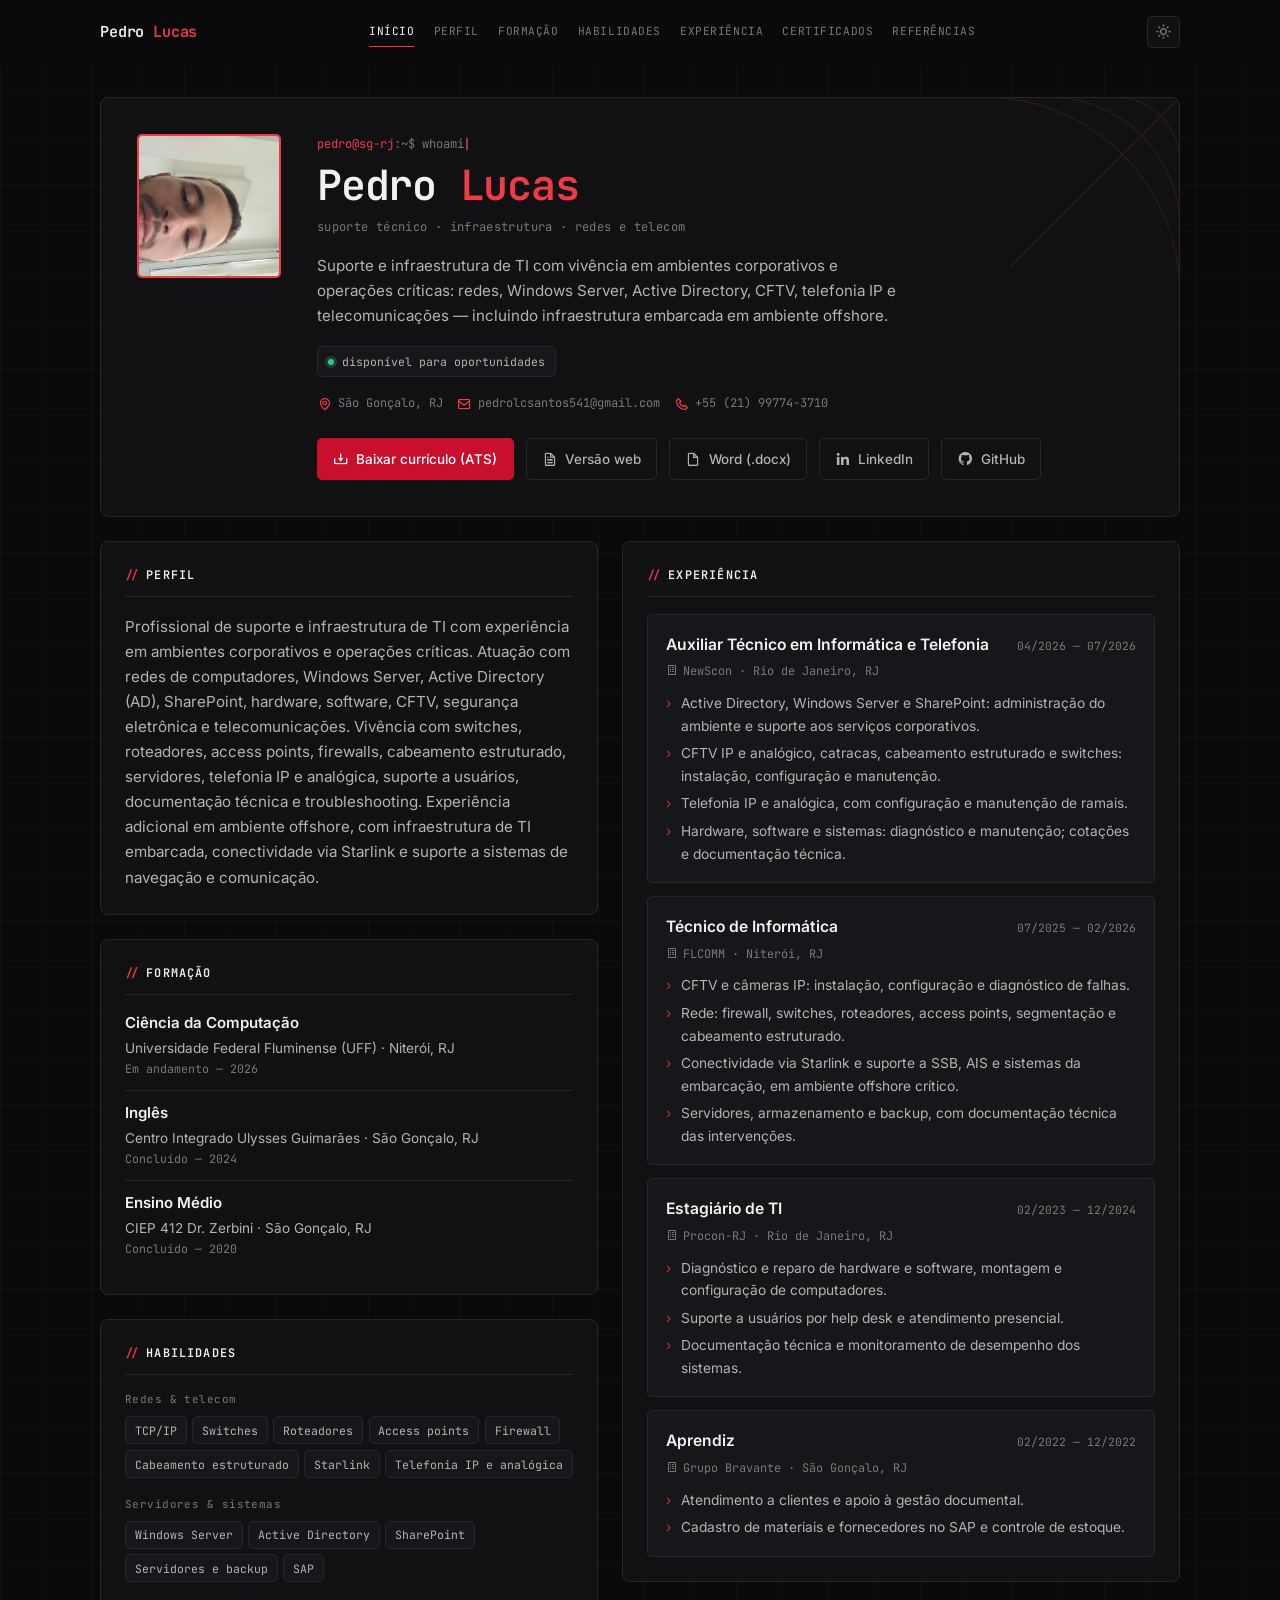
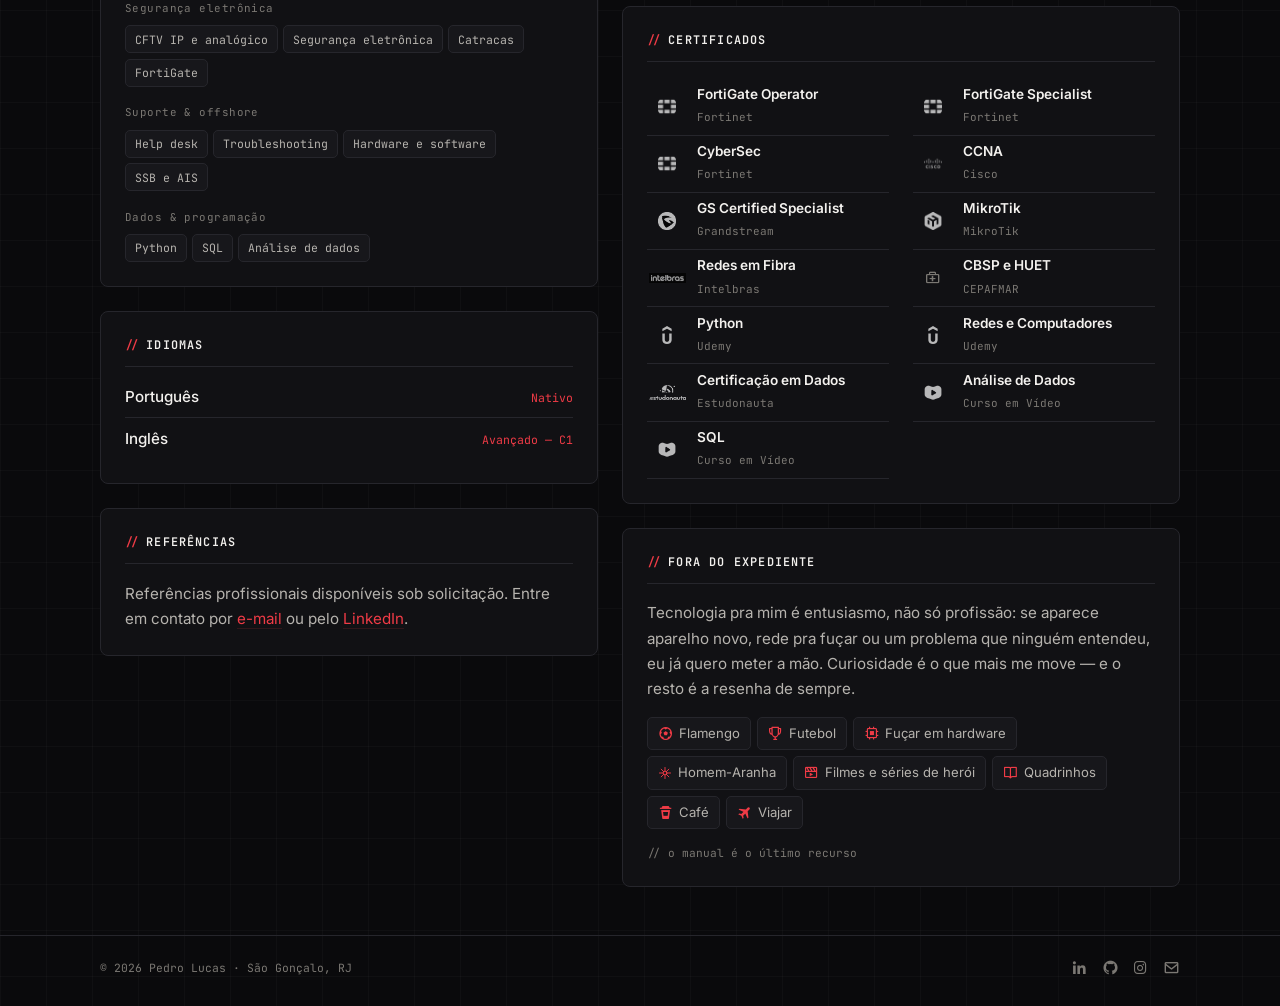
==== commit a3cc39e1: "Adiciona LinkedIn, GitHub e site ao ATS, gera versão .docx e alivia o peso da página. O PDF regenera" ====
--- a/index.html
+++ b/index.html
@@ -20,7 +20,8 @@
     <link rel="stylesheet" href="assets/css/styles.css">
 
     <!-- FAVICON -->
-    <link rel="icon" href="assets/img/pedro.jpeg" type="image/jpeg">
+    <link rel="icon" type="image/png" sizes="32x32" href="assets/img/favicon-32.png">
+    <link rel="apple-touch-icon" sizes="180x180" href="assets/img/apple-touch-icon.png">
 </head>
 <body class="dark-theme">
     <!-- HEADER -->
@@ -67,7 +68,8 @@
             </svg>
 
             <div class="hero__photo">
-                <img src="assets/img/pedro.jpeg" alt="Foto de Pedro Lucas" class="hero__img">
+                <img src="assets/img/pedro.webp" alt="Foto de Pedro Lucas" class="hero__img"
+                     width="720" height="405" fetchpriority="high" decoding="async">
             </div>
 
             <div class="hero__content">
@@ -95,6 +97,9 @@
                     <button class="btn btn--ghost" id="resume-button-web" title="Baixar a versão visual, igual ao site">
                         <i class='bx bx-file'></i> Versão web
                     </button>
+                    <a class="btn btn--ghost" href="assets/curriculo-pedro-lucas-ats.docx" download="Curriculo-Pedro-Lucas-Almeida.docx" title="Para portais que só aceitam Word">
+                        <i class='bx bx-file-blank'></i> Word (.docx)
+                    </a>
                     <a class="btn btn--ghost" href="https://www.linkedin.com/in/pedro-lucas-b03024219/" target="_blank" rel="noopener">
                         <i class='bx bxl-linkedin'></i> LinkedIn
                     </a>
@@ -462,6 +467,11 @@
             <h1>Pedro Lucas Martins dos Santos Almeida</h1>
             <p class="ats-role">Suporte Técnico | Infraestrutura de TI | Redes e Telecomunicações</p>
             <p class="ats-contact">São Gonçalo - RJ | (21) 99774-3710 | pedrolcsantos541@gmail.com</p>
+            <p class="ats-contact">
+                <a href="https://www.linkedin.com/in/pedro-lucas-b03024219/">linkedin.com/in/pedro-lucas-b03024219</a> |
+                <a href="https://github.com/PedruscoCRF">github.com/PedruscoCRF</a> |
+                <a href="https://pedruscocrf.github.io/pedrusco.github.io/">pedruscocrf.github.io/pedrusco.github.io</a>
+            </p>
         </header>
 
         <h2>Resumo Profissional</h2>
@@ -549,10 +559,7 @@
         <p>Inglês - Avançado (C1)</p>
     </section>
 
-    <!-- HTML2PDF -->
-    <script src="assets/js/html2pdf.bundle.min.js"></script>
-
-    <!-- MAIN JS -->
+    <!-- MAIN JS (carrega o html2pdf sob demanda) -->
     <script src="assets/js/main.js"></script>
 </body>
 </html>
--- a/assets/css/styles.css
+++ b/assets/css/styles.css
@@ -1136,6 +1136,12 @@
         color: #000;
     }
 
+    /* links impressos como texto simples, sem azul nem sublinhado */
+    .ats-resume .ats-contact a {
+        color: #000;
+        text-decoration: none;
+    }
+
     .ats-resume h2 {
         margin: 6pt 0 3pt;
         padding-bottom: 1.5pt;
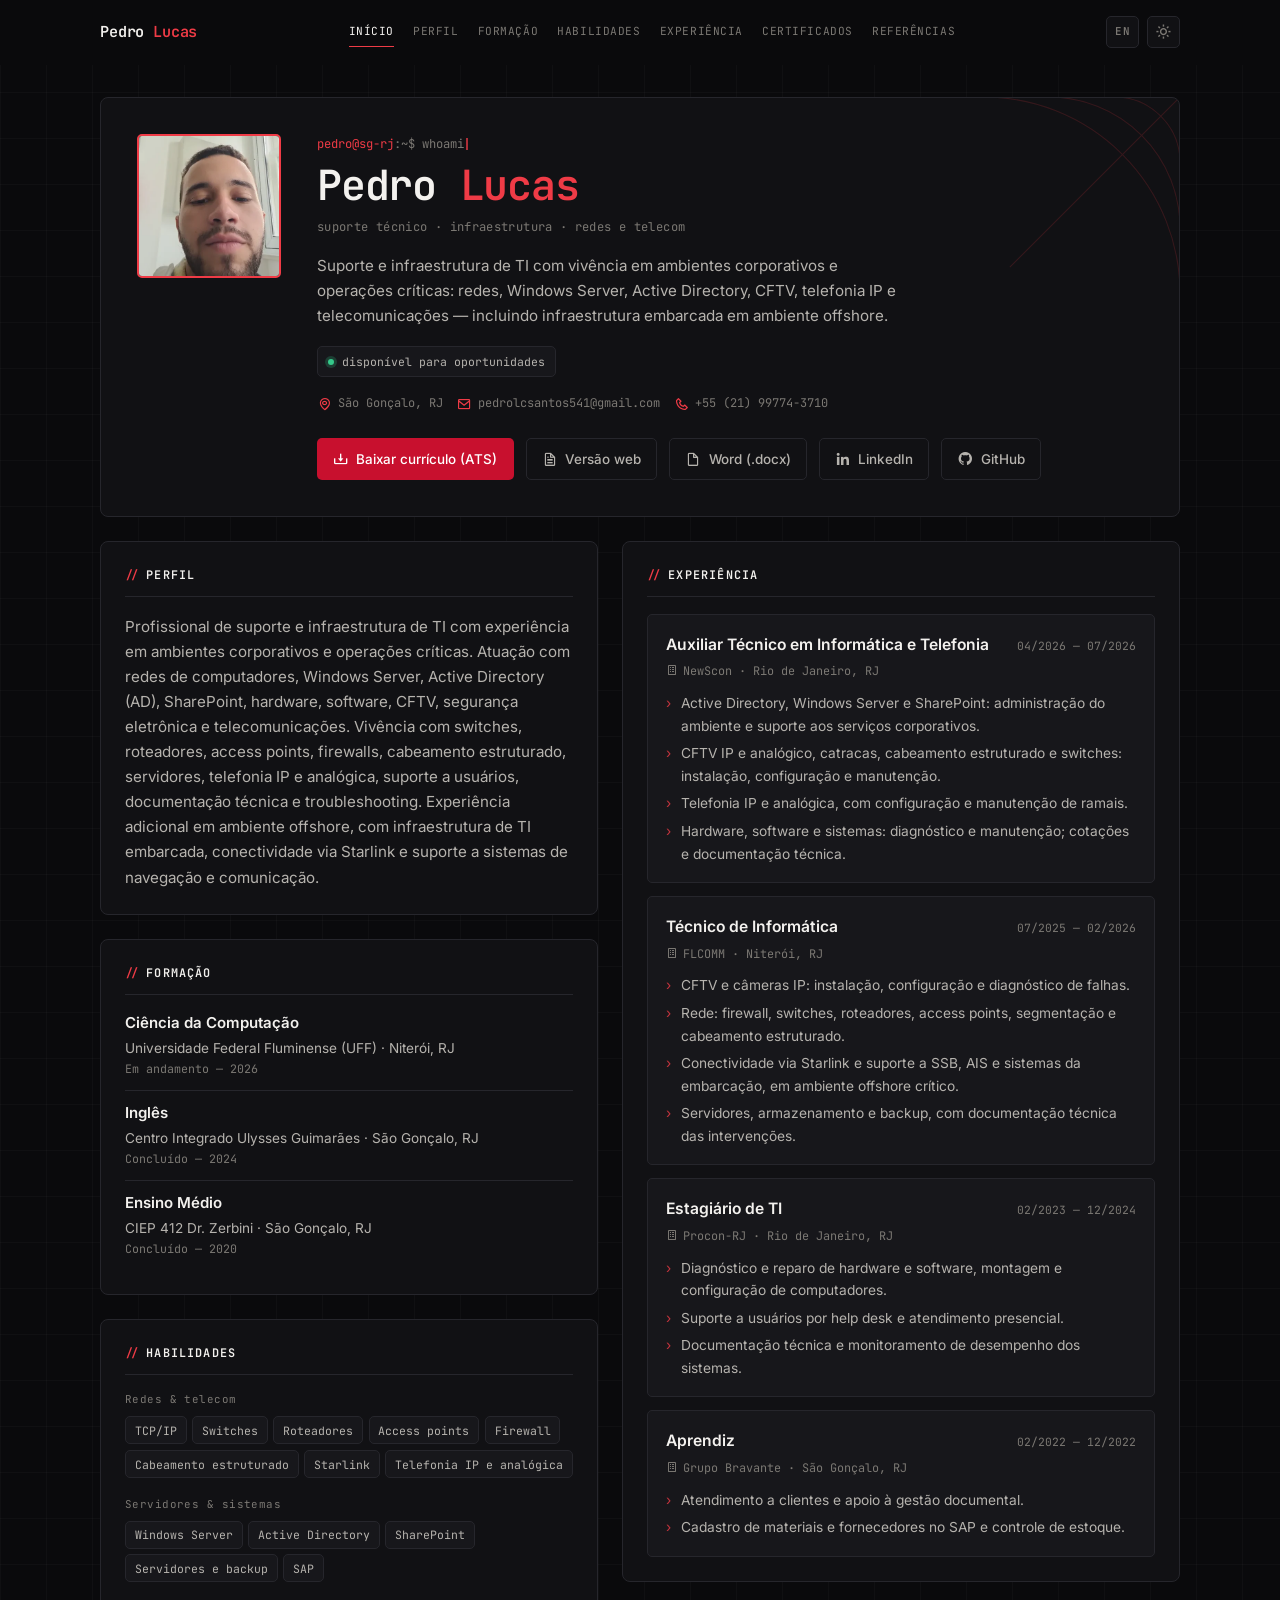
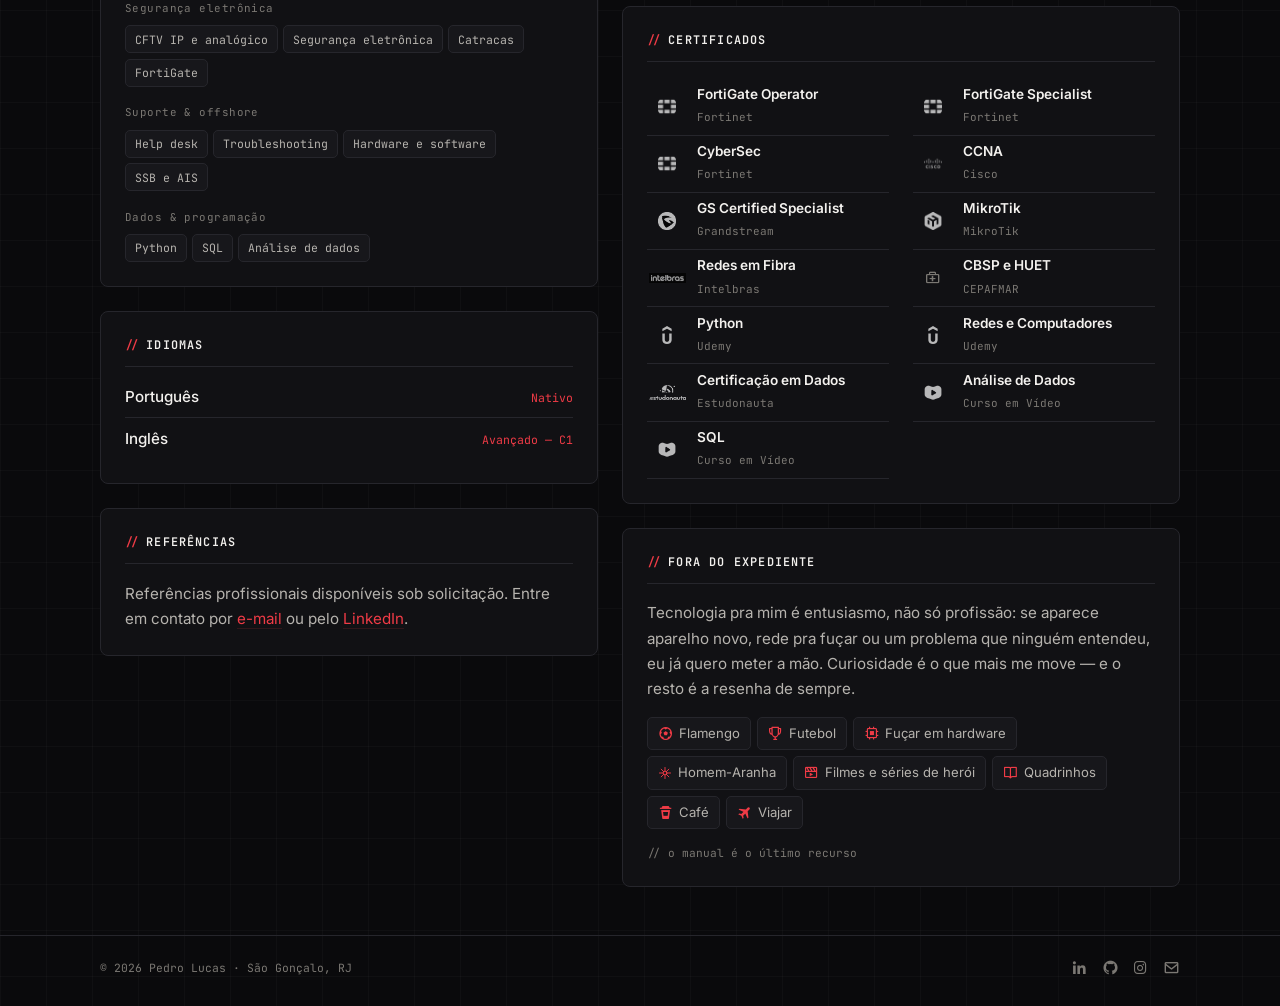
==== commit 1f4e1dc3: "Endireita a foto do hero e adiciona a versão em inglês do site e do ATS. A foto estava girada 90° e " ====
--- a/index.html
+++ b/index.html
@@ -23,7 +23,7 @@
     <link rel="icon" type="image/png" sizes="32x32" href="assets/img/favicon-32.png">
     <link rel="apple-touch-icon" sizes="180x180" href="assets/img/apple-touch-icon.png">
 </head>
-<body class="dark-theme">
+<body class="dark-theme" data-pdf-filename="Pedro-Lucas-Curriculo.pdf">
     <!-- HEADER -->
     <header class="header" id="header">
         <nav class="nav container">
@@ -45,6 +45,7 @@
             </div>
 
             <div class="nav__actions">
+                <a class="icon-btn lang-switch" href="en.html" hreflang="en" lang="en" title="English version" aria-label="Ver a versão em inglês">EN</a>
                 <button class="icon-btn" id="theme-button" title="Alternar tema" aria-label="Alternar tema">
                     <i class='bx bx-moon' id="theme-icon"></i>
                 </button>
@@ -69,7 +70,7 @@
 
             <div class="hero__photo">
                 <img src="assets/img/pedro.webp" alt="Foto de Pedro Lucas" class="hero__img"
-                     width="720" height="405" fetchpriority="high" decoding="async">
+                     width="405" height="405" fetchpriority="high" decoding="async">
             </div>
 
             <div class="hero__content">
--- a/assets/css/styles.css
+++ b/assets/css/styles.css
@@ -204,6 +204,14 @@
 .icon-btn:hover {
     color: var(--accent);
     border-color: var(--line-strong);
+}
+
+/* alternador de idioma (EN / PT) */
+.lang-switch {
+    font-family: var(--font-mono);
+    font-size: 0.68rem;
+    font-weight: 600;
+    letter-spacing: 0.04em;
 }
 
 .nav__toggle,
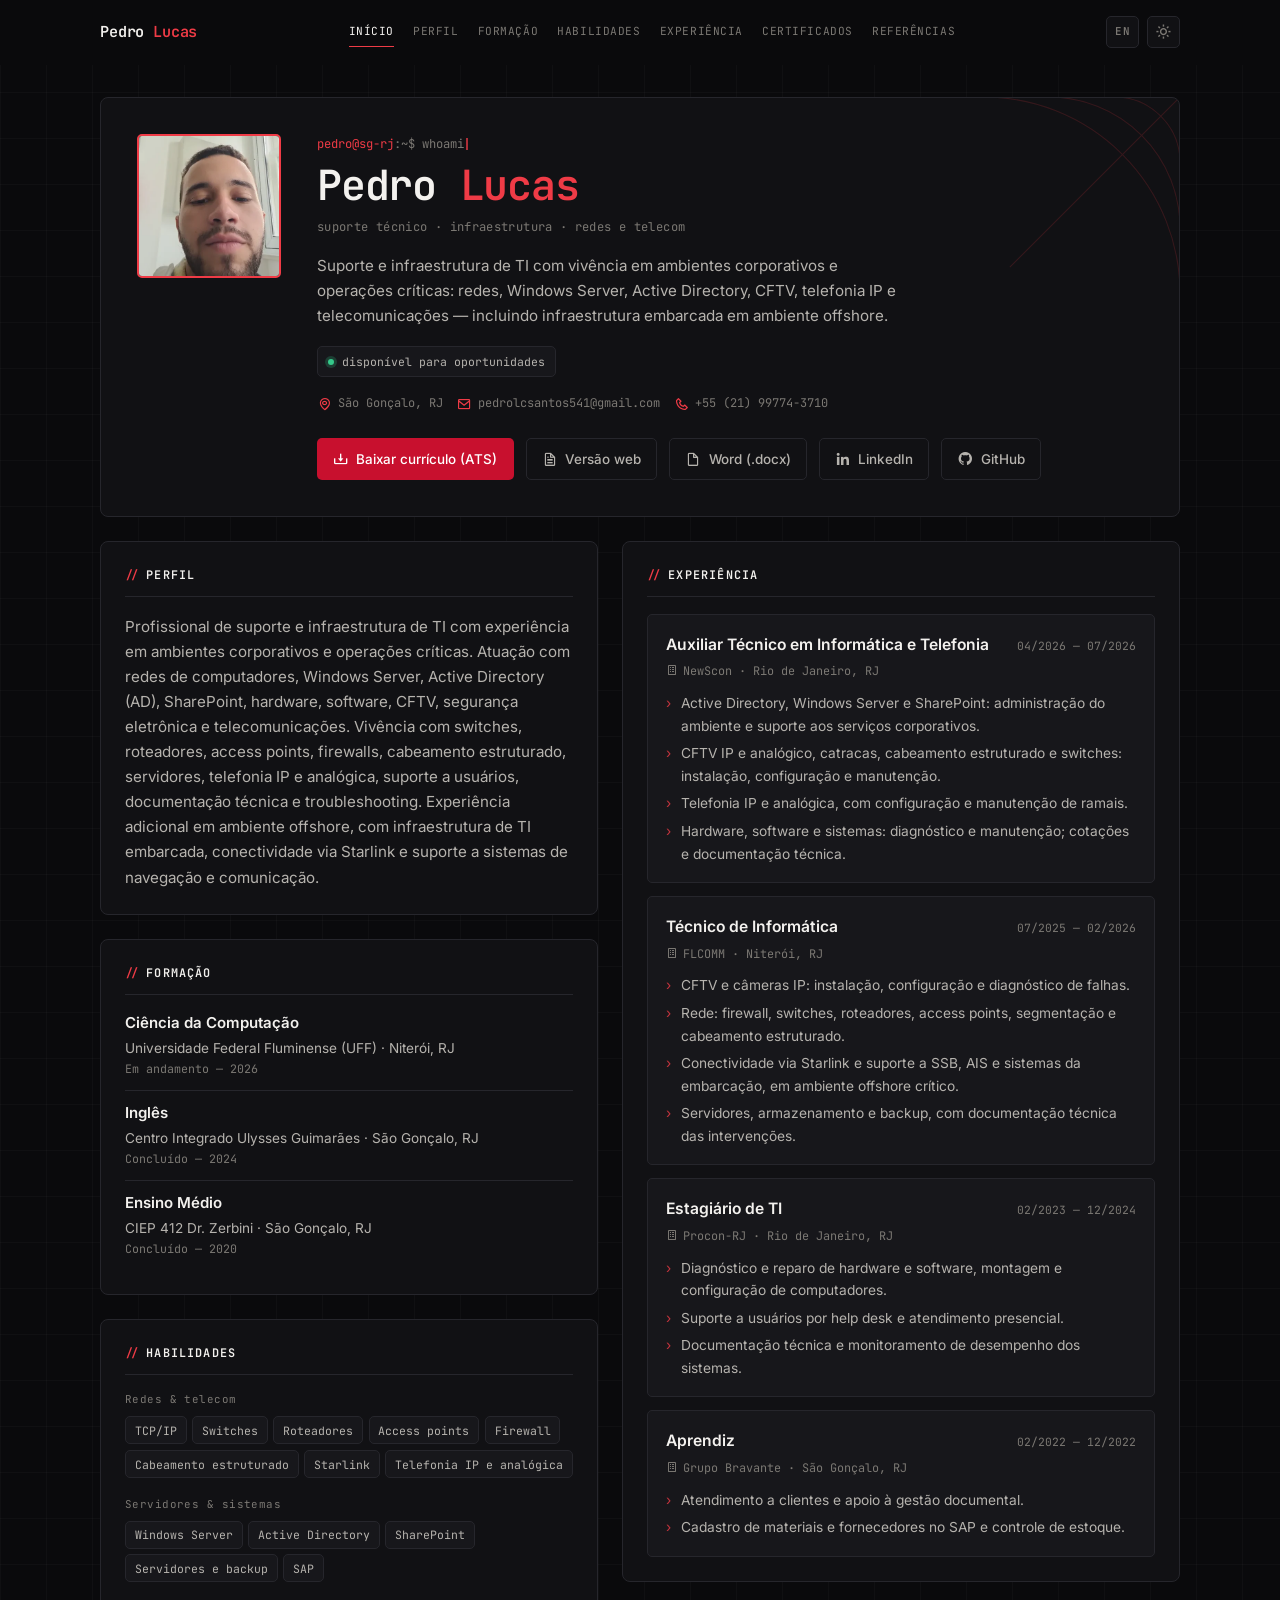
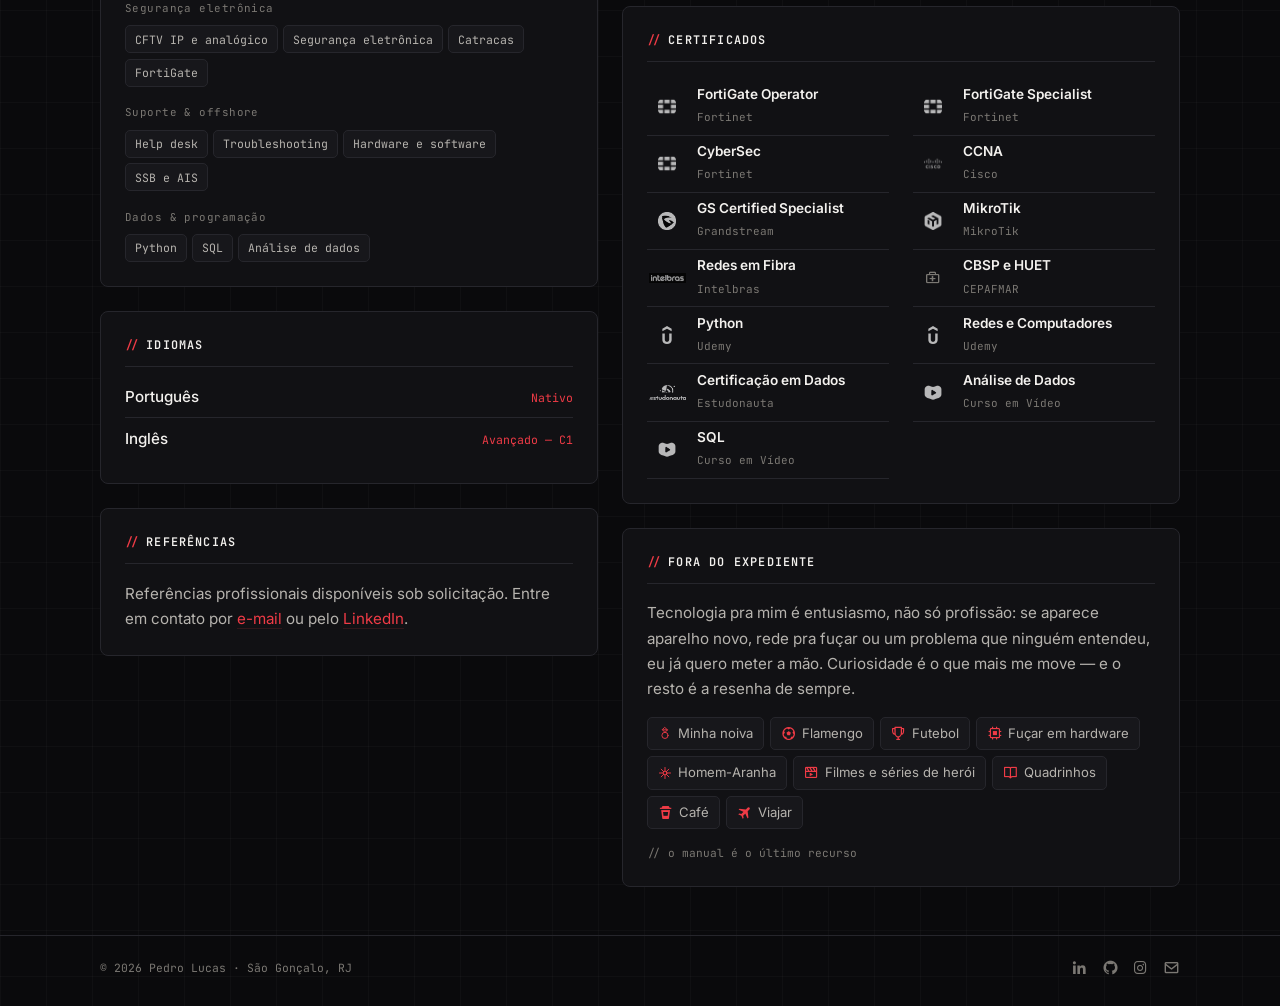
==== commit 7e102506: "Adiciona a noiva à lista de interesses nas duas versões do site. 🤖 Generated with Codebuff Co-Author" ====
--- a/index.html
+++ b/index.html
@@ -7,6 +7,27 @@
     <meta name="theme-color" content="#0a0a0c">
 
     <title>Pedro Lucas — Suporte Técnico e Infraestrutura de TI</title>
+
+    <!-- LINK PREVIEW (LinkedIn, WhatsApp, Slack…) -->
+    <meta property="og:type" content="profile">
+    <meta property="og:site_name" content="Pedro Lucas">
+    <meta property="og:locale" content="pt_BR">
+    <meta property="og:locale:alternate" content="en_US">
+    <meta property="og:title" content="Pedro Lucas — Suporte Técnico e Infraestrutura de TI">
+    <meta property="og:description" content="Redes, Windows Server, Active Directory, CFTV e telefonia IP. Suporte e infraestrutura de TI em ambientes corporativos e operações críticas.">
+    <meta property="og:url" content="https://pedruscocrf.github.io/pedrusco.github.io/">
+    <meta property="og:image" content="https://pedruscocrf.github.io/pedrusco.github.io/assets/img/og-image.jpg">
+    <meta property="og:image:type" content="image/jpeg">
+    <meta property="og:image:width" content="1200">
+    <meta property="og:image:height" content="630">
+    <meta property="og:image:alt" content="Pedro Lucas — suporte técnico e infraestrutura de TI">
+    <meta property="profile:first_name" content="Pedro">
+    <meta property="profile:last_name" content="Lucas">
+    <meta name="twitter:card" content="summary_large_image">
+    <meta name="twitter:title" content="Pedro Lucas — Suporte Técnico e Infraestrutura de TI">
+    <meta name="twitter:description" content="Redes, Windows Server, Active Directory, CFTV e telefonia IP. Suporte e infraestrutura de TI em ambientes corporativos e operações críticas.">
+    <meta name="twitter:image" content="https://pedruscocrf.github.io/pedrusco.github.io/assets/img/og-image.jpg">
+    <meta name="twitter:image:alt" content="Pedro Lucas — suporte técnico e infraestrutura de TI">
 
     <!-- FONTS -->
     <link rel="preconnect" href="https://fonts.googleapis.com">
@@ -422,6 +443,14 @@
                         Curiosidade é o que mais me move — e o resto é a resenha de sempre.
                     </p>
                     <div class="interests">
+                        <div class="interest">
+                            <svg class="interest__icon" viewBox="0 0 24 24" fill="none" stroke="currentColor" stroke-width="1.6" stroke-linecap="round" stroke-linejoin="round" aria-hidden="true">
+                                <path d="M12 2.8 16.2 6.6 12 11 7.8 6.6Z" />
+                                <circle cx="12" cy="16.1" r="5.3" />
+                                <path d="M7.8 6.6h8.4" />
+                            </svg>
+                            <span>Minha noiva</span>
+                        </div>
                         <div class="interest"><i class='bx bx-football'></i><span>Flamengo</span></div>
                         <div class="interest"><i class='bx bx-trophy'></i><span>Futebol</span></div>
                         <div class="interest"><i class='bx bx-chip'></i><span>Fuçar em hardware</span></div>
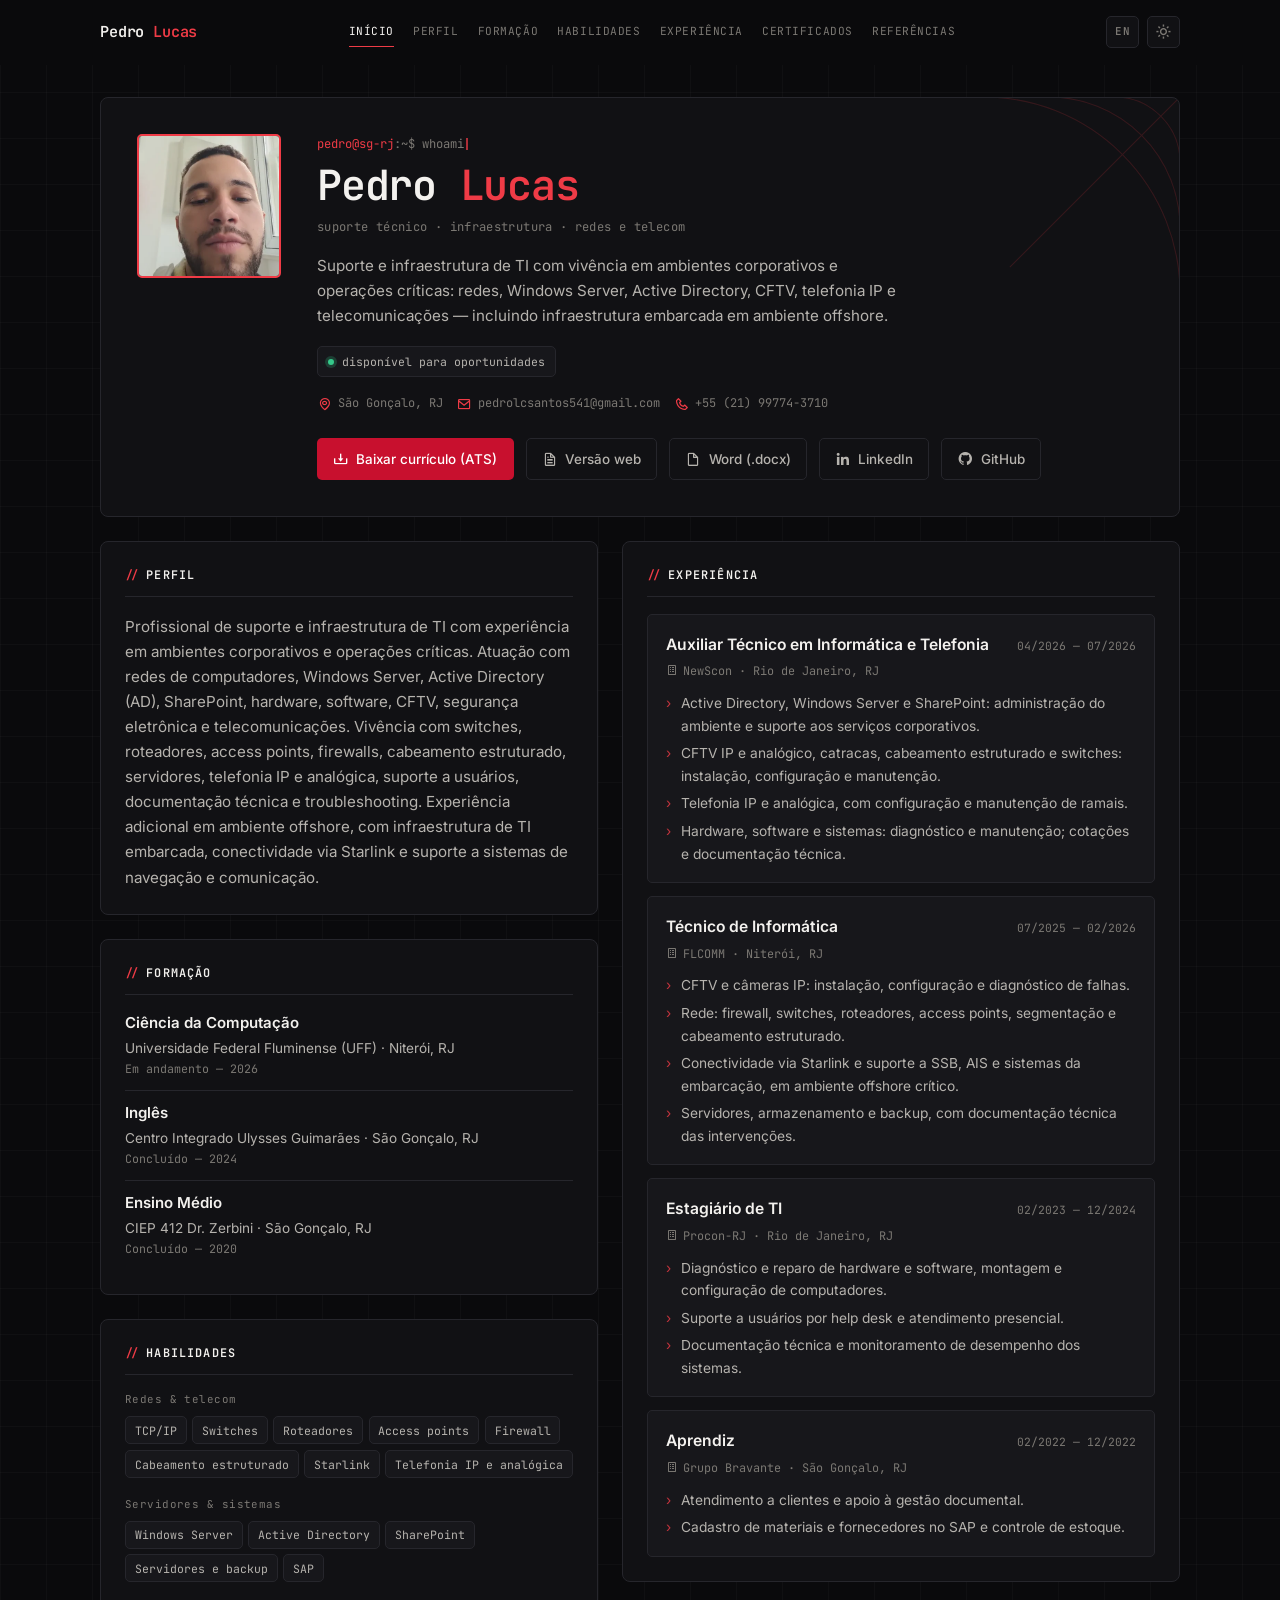
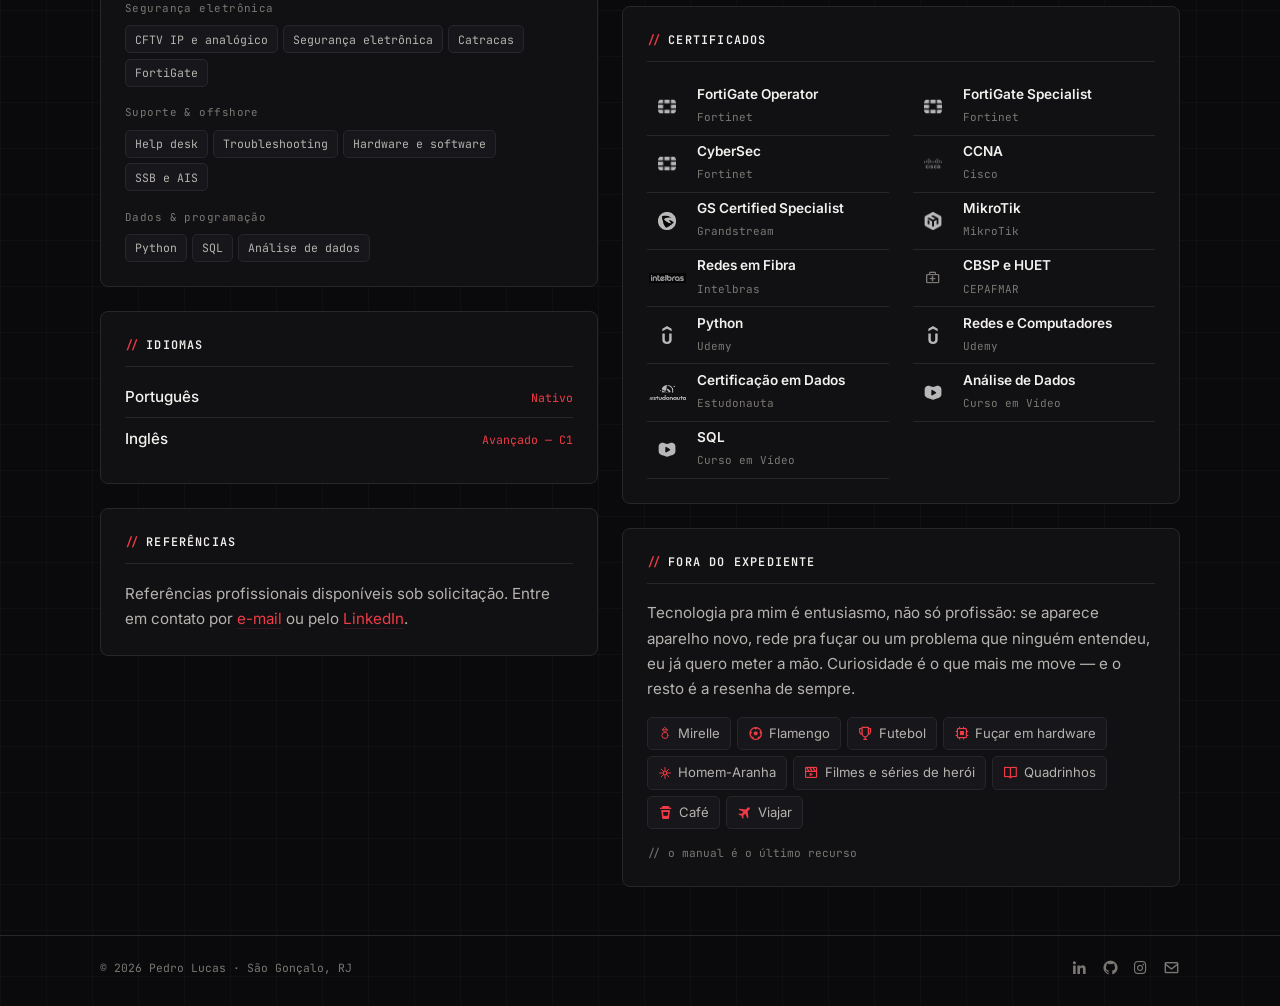
==== commit 5cb2e0d4: "Troca "Minha noiva" pelo nome dela nos interesses das duas versões do site. 🤖 Generated with Codebuf" ====
--- a/index.html
+++ b/index.html
@@ -449,7 +449,7 @@
                                 <circle cx="12" cy="16.1" r="5.3" />
                                 <path d="M7.8 6.6h8.4" />
                             </svg>
-                            <span>Minha noiva</span>
+                            <span>Mirelle</span>
                         </div>
                         <div class="interest"><i class='bx bx-football'></i><span>Flamengo</span></div>
                         <div class="interest"><i class='bx bx-trophy'></i><span>Futebol</span></div>
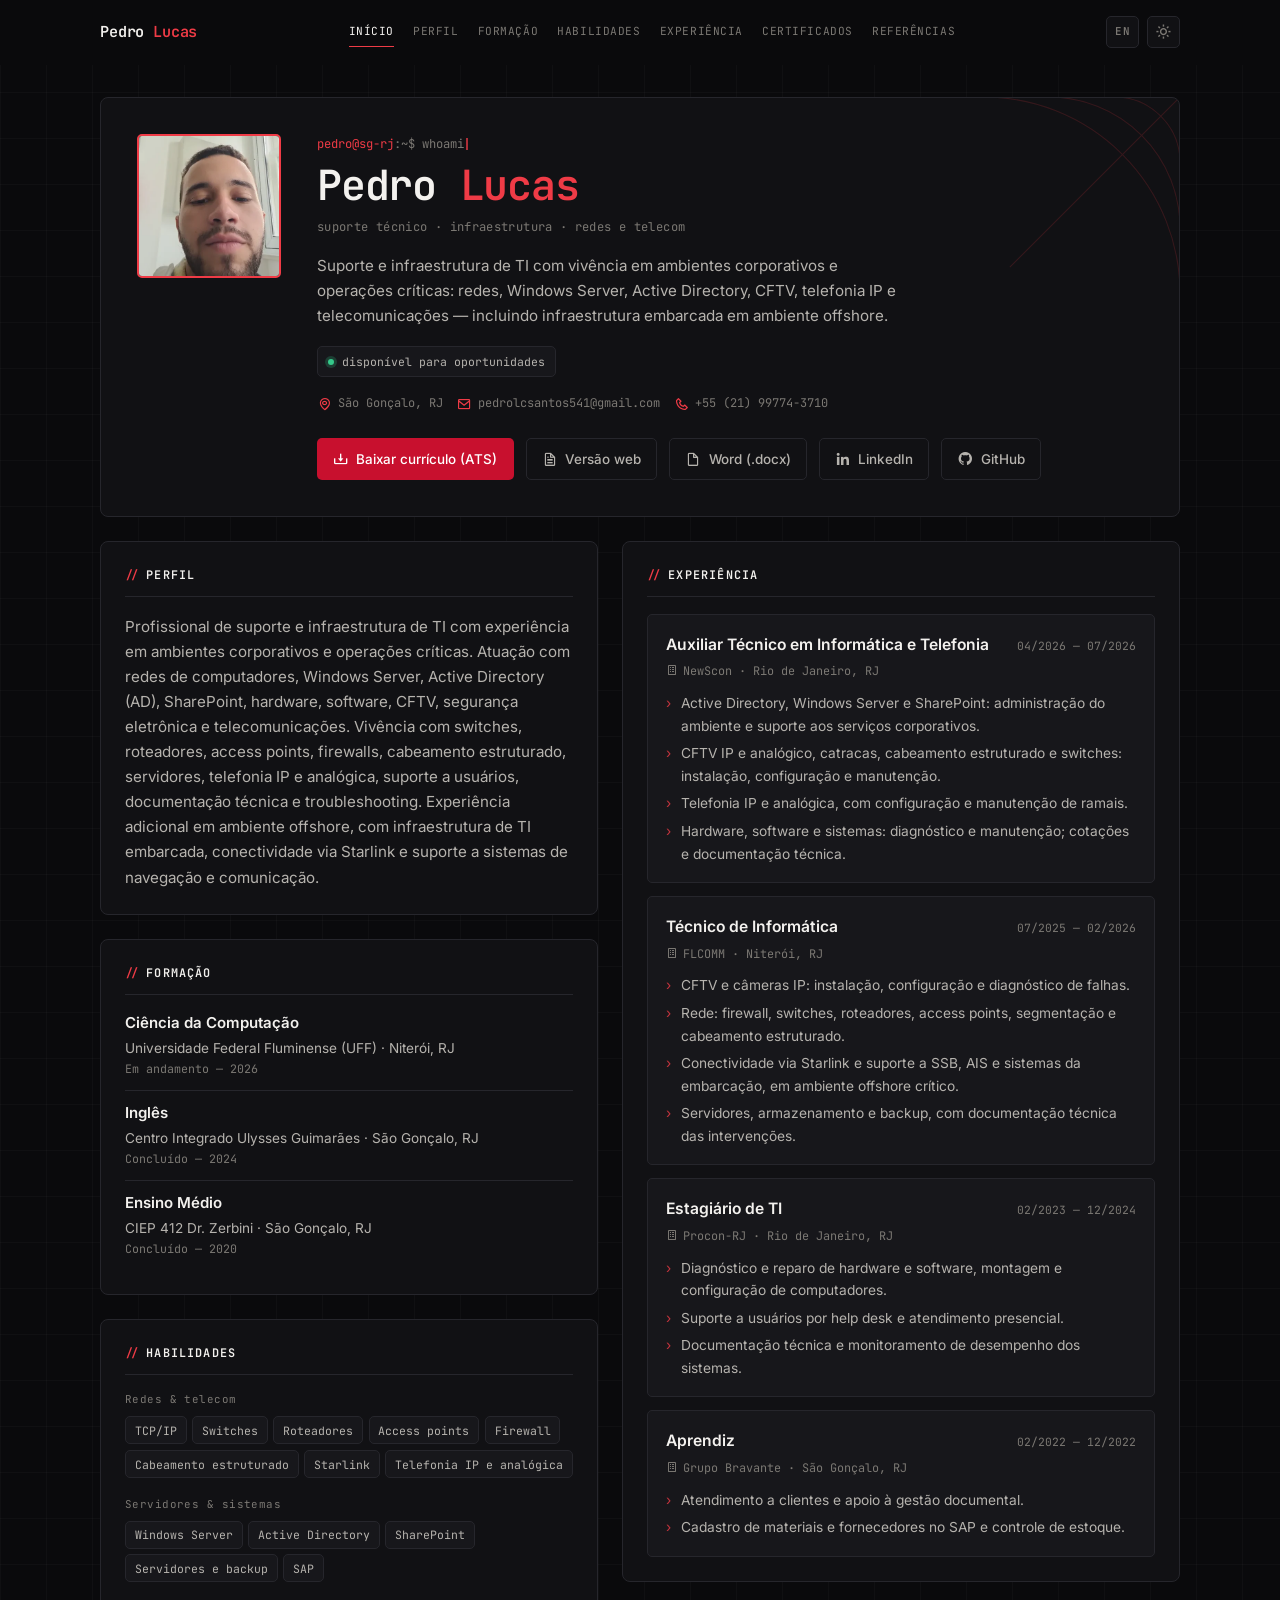
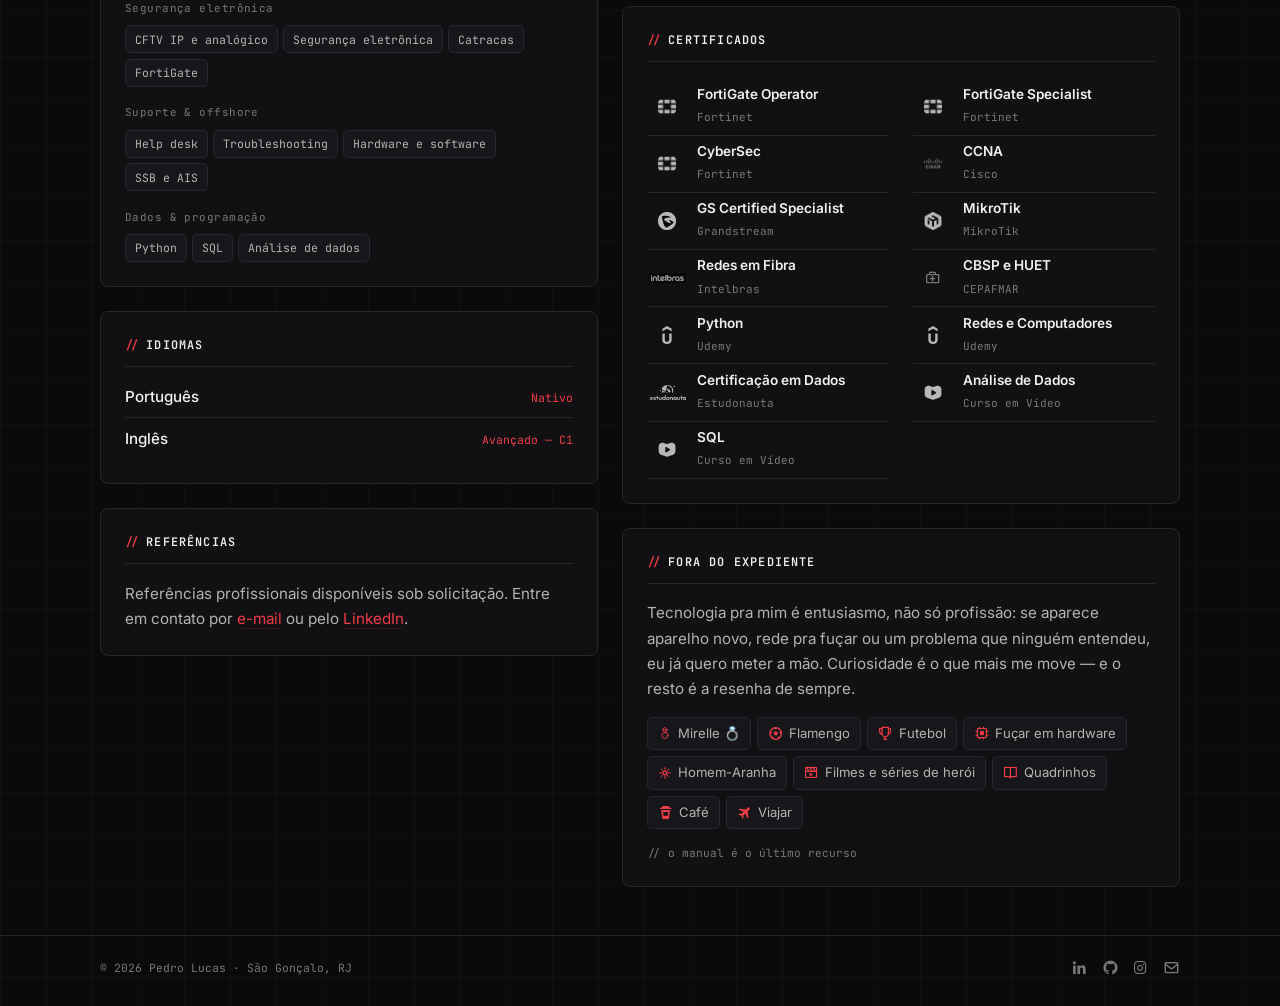
==== commit cb211192: "Acrescenta o anel ao nome dela nos interesses das duas versões do site. 🤖 Generated with Codebuff Co" ====
--- a/index.html
+++ b/index.html
@@ -449,7 +449,7 @@
                                 <circle cx="12" cy="16.1" r="5.3" />
                                 <path d="M7.8 6.6h8.4" />
                             </svg>
-                            <span>Mirelle</span>
+                            <span>Mirelle 💍</span>
                         </div>
                         <div class="interest"><i class='bx bx-football'></i><span>Flamengo</span></div>
                         <div class="interest"><i class='bx bx-trophy'></i><span>Futebol</span></div>
